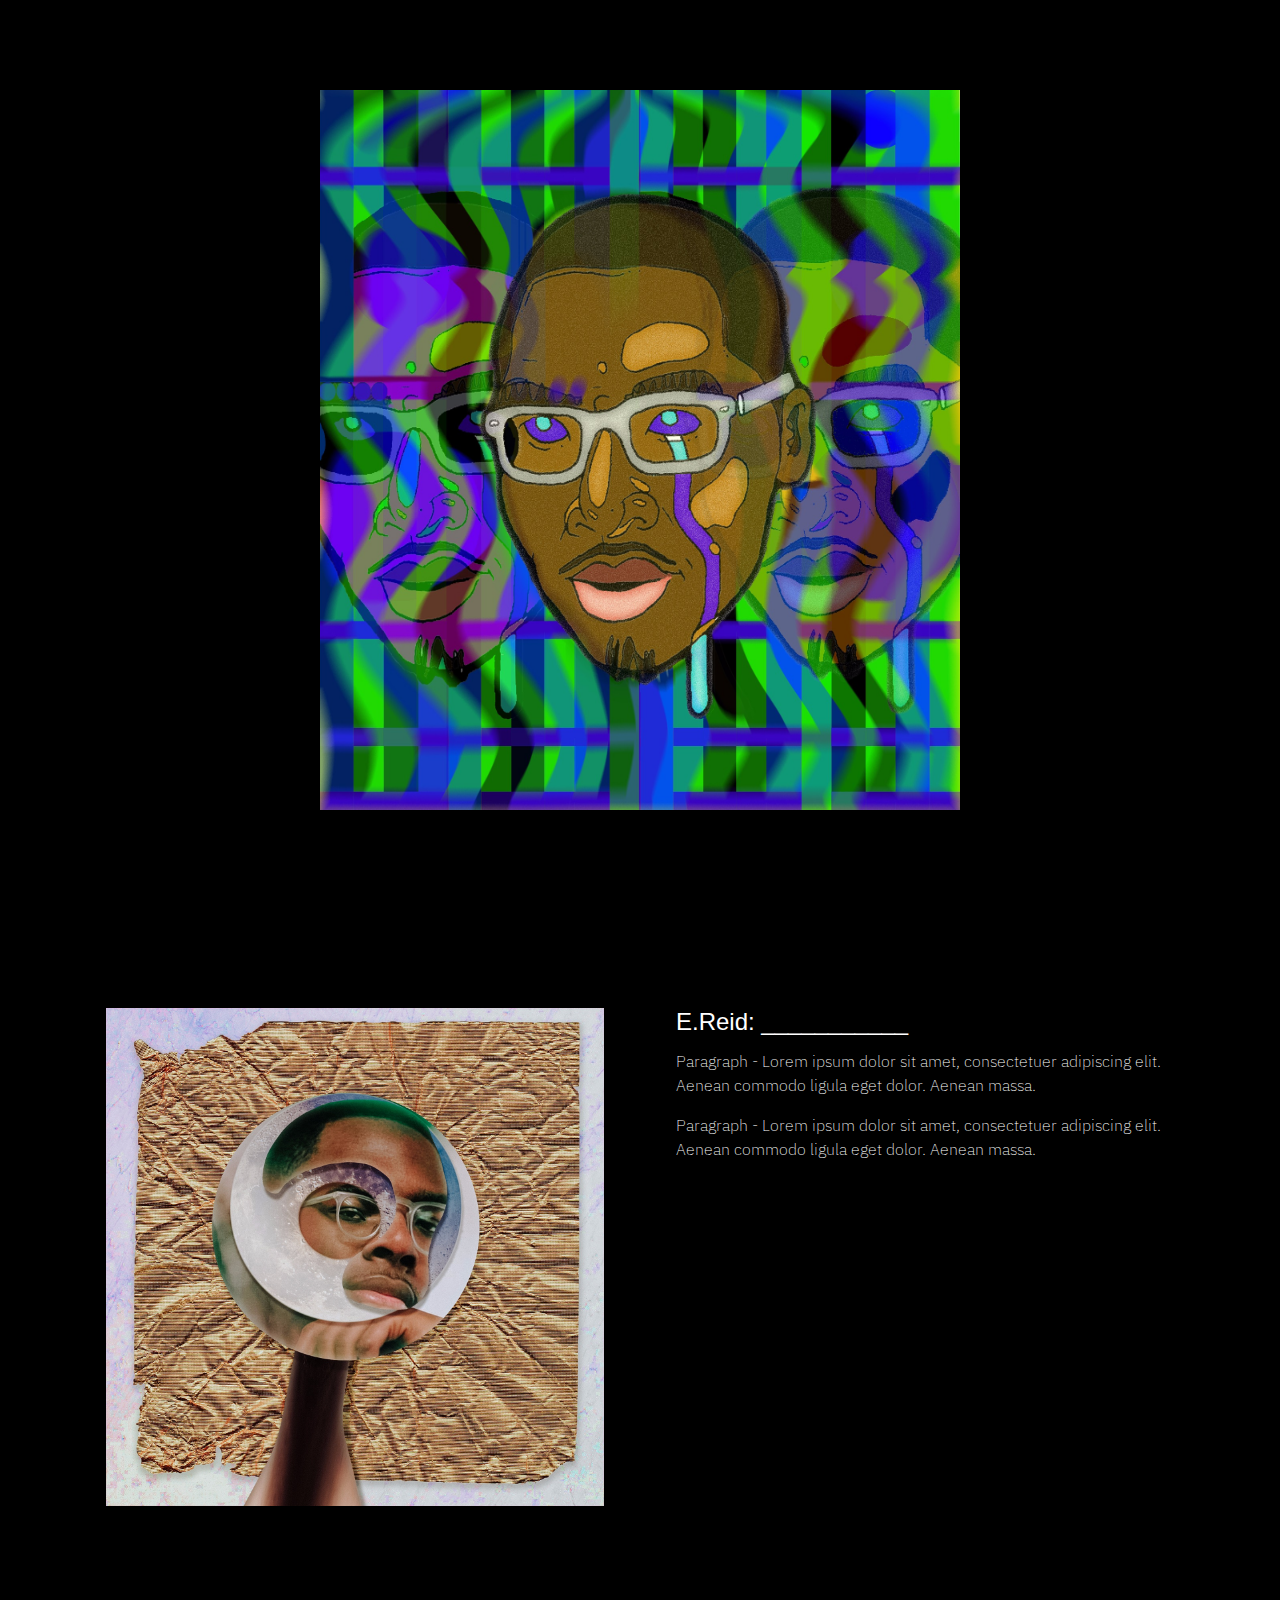
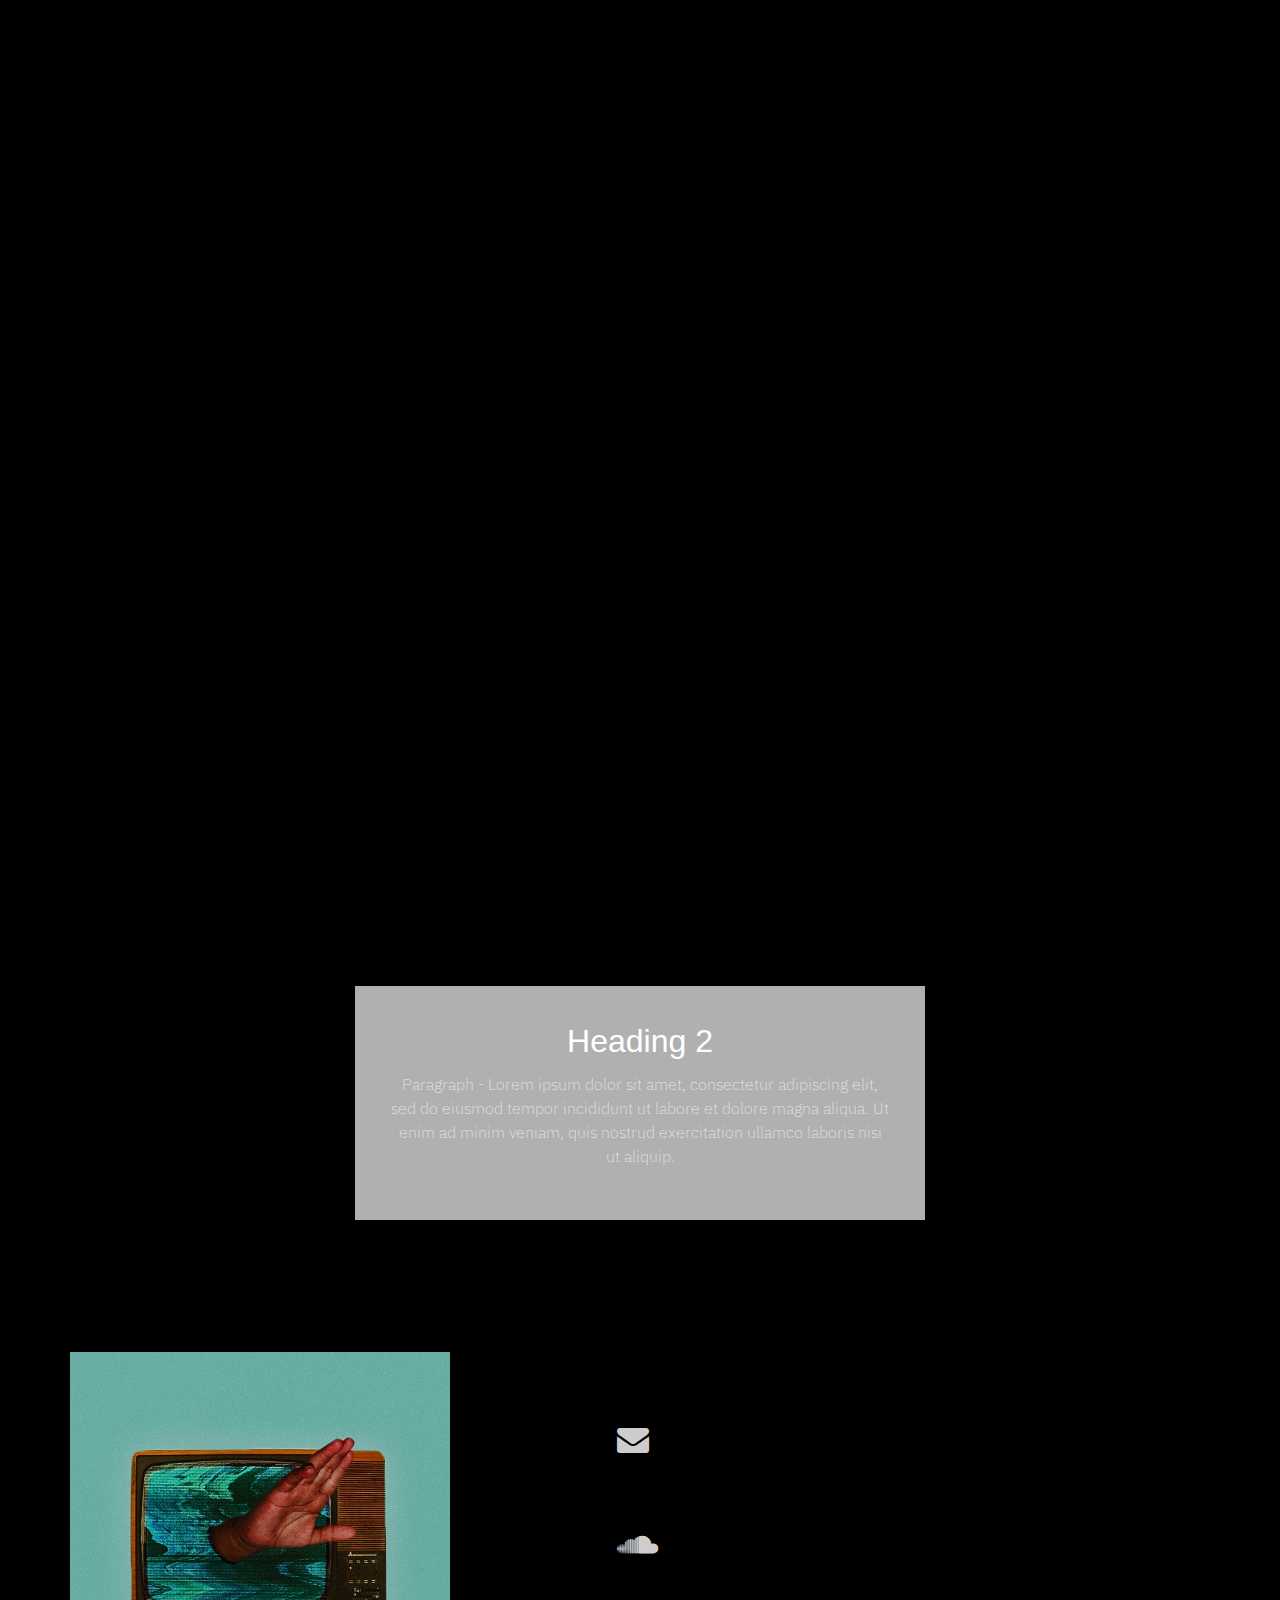
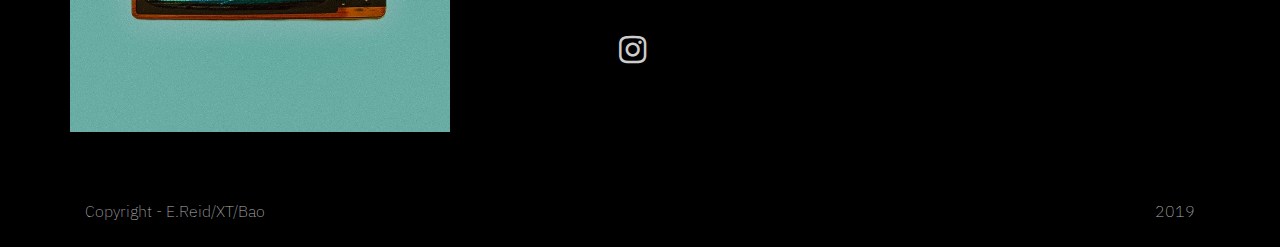
==== index.html @ 59f08cb0 "Revamped website design and colour palette" ====
<!DOCTYPE html>
<html>

<head>
  <meta charset="utf-8">
  <meta name="viewport" content="width=device-width, initial-scale=1">
  <!-- PAGE settings -->
  <link rel="icon" href="https://templates.pingendo.com/assets/Pingendo_favicon.ico">
  <title>E.Reid</title>
  <meta name="description" content="E.Reid Portfolio">
  <meta name="keywords" content="E.Reid bootstrap portfolio">
  <meta name="author" content="E.Reid, XT, Bao">
  <!-- CSS dependencies -->
  <link rel="stylesheet" href="https://cdnjs.cloudflare.com/ajax/libs/font-awesome/4.7.0/css/font-awesome.min.css" type="text/css">
  <link rel="stylesheet" href="wireframe.css">
  <!-- Script: Navbar on-top -->
  <script src="static/js/navbar-ontop.js"></script>
</head>

<body class="">
  <!-- Portfolio page 1  - Homepage -->
  <div class="h-50 d-flex cover align-items-center bg-info" style="background-image: url('static/assets/images/e.reid_main.jpeg');
  background-position: center; background-repeat: no-repeat;
    background-size: 50% 80%;" data-anchor="cover" id="cover">
    
  </div>
  <!-- Portforlio page 2 - E.Reid Bio -->
  <div class="py-5 bg-info" id="about" data-anchor="about">
    <div class="container">
      <div class="row self-slign-center">
          <div class="p-4 col-lg-6 col-md-6">
              <img class="img-fluid d-block" src="static/assets/images/e.reid_about.jpeg">
            </div>
        <div class="p-4 col-lg-6 col-md-6 text-white">
          <h4><b>E.Reid: ___________</b></h4>
          <p>Paragraph - Lorem ipsum dolor sit amet, consectetuer adipiscing elit. Aenean commodo ligula eget dolor. Aenean massa.</p>
          <p> Paragraph - Lorem ipsum dolor sit amet, consectetuer adipiscing elit. Aenean commodo ligula eget dolor. Aenean massa. </p>
        </div>
        
      </div>
    </div>
  </div>
  <!-- Portfolio page 3 - Music -->
  <div class="container-1" id="works" data-anchor="works">
    <div class="first-1"><iframe style = "margin-left:5%;" width="80%" height="80%" scrolling="no" frameborder="no" allow="autoplay" src="https://w.soundcloud.com/player/?url=https%3A//api.soundcloud.com/tracks/383334344&color=%23ff5500&auto_play=false&hide_related=false&show_comments=true&show_user=true&show_reposts=false&show_teaser=true&visual=true"></iframe></div><div class="third-1"><iframe style = "margin-right:5%;" width="80%" height="80%" scrolling="no" frameborder="no" allow="autoplay" src="https://w.soundcloud.com/player/?url=https%3A//api.soundcloud.com/tracks/383332028&color=%239d0c0e&auto_play=false&hide_related=false&show_comments=true&show_user=true&show_reposts=false&show_teaser=true&visual=true"></iframe></div>
    <div class="second-1"><iframe style = "margin-left:5%;" width="80%" height="80%" scrolling="no" frameborder="no" allow="autoplay" src="https://w.soundcloud.com/player/?url=https%3A//api.soundcloud.com/tracks/383333903&color=%232c30c3&auto_play=false&hide_related=false&show_comments=true&show_user=true&show_reposts=false&show_teaser=true&visual=true"></iframe></div><div class="fourth-1"><iframe style = "margin-right:5%;" width="80%" height="80%" scrolling="no" frameborder="no" allow="autoplay" src="https://w.soundcloud.com/player/?url=https%3A//api.soundcloud.com/tracks/383332796&color=%232c30c3&auto_play=false&hide_related=false&show_comments=true&show_user=true&show_reposts=false&show_teaser=true&visual=true"></iframe></div>
  </div>
  <!-- Portfolio page 4 - Videos -->
  <div class="py-5 bg-info" id="videos" data-anchor="videos">
    <div class="container">
      <div class="row mb-3">
        <div class="text-center mx-auto p-4 bg-secondary col-lg-6 col-md-10">
          <h2 class="text-white">Heading 2</h2>
          <p class="text-light">Paragraph - Lorem ipsum dolor sit amet, consectetur adipiscing elit, sed do eiusmod tempor incididunt ut labore et dolore magna aliqua. Ut enim ad minim veniam, quis nostrud exercitation ullamco laboris nisi ut aliquip.</p>
        </div>
      </div>
      </div>
    </div>
  </div>
  <!-- Portfolio page 5 - Contacts -->
  <div class="bg-info p-4">
    <div class="container">
      <div class="row">
        <div class="p-0 col-lg-4 col-md-6">
          <img class="img-fluid" src="static/assets/images/e.reid_contact.jpeg"> </div>
        <div class="col-md-5 align-self-center p-4 offset-md-1">
          <div class="row text-center p-4">
              <div class="col-md-2 col-3 ">
                  <a href="mailto:everettdreid@gmail.com" target="_blank"><i class="fa fa-envelope text-primary fa-2x"></i></a>
              </div>
            </div>
            <div class="row text-center p-4">
                <div class="col-md-2 col-3 ">
                    <a href="https://soundcloud.com/ereid" target="_blank"><i class="fa fa-soundcloud text-primary fa-2x"></i></a>
                </div>
              </div>
            <div class="row text-center p-4">  
            <div class="col-md-2 col-3">
              <a href="https://www.instagram.com/sp_ace_cadet/" target="_blank"><i class="fa fa-instagram text-primary fa-2x"></i></a>
            </div>
          </div>
        </div>
      </div>
    </div>
  </div>
  <div class="bg-info py-3" id="contact" data-anchor="contact">
    <div class="container">
      <div class="row d-flex justify-content-between">
        <div class="col-lg-4 col-md-6">
          <p class="text-secondary mb-0">Copyright - E.Reid/XT/Bao</p>
        </div>
        <div class="col-lg-4 col-md-6">
          <p class="text-secondary mb-0 text-right">2019</p>
        </div>
      </div>
    </div>
  </div>
  <script src="https://code.jquery.com/jquery-3.3.1.slim.min.js" integrity="sha384-q8i/X+965DzO0rT7abK41JStQIAqVgRVzpbzo5smXKp4YfRvH+8abtTE1Pi6jizo" crossorigin="anonymous"></script>
  <script src="https://cdnjs.cloudflare.com/ajax/libs/popper.js/1.14.3/umd/popper.min.js" integrity="sha384-ZMP7rVo3mIykV+2+9J3UJ46jBk0WLaUAdn689aCwoqbBJiSnjAK/l8WvCWPIPm49" crossorigin="anonymous"></script>
  <script src="https://stackpath.bootstrapcdn.com/bootstrap/4.1.3/js/bootstrap.min.js" integrity="sha384-ChfqqxuZUCnJSK3+MXmPNIyE6ZbWh2IMqE241rYiqJxyMiZ6OW/JmZQ5stwEULTy" crossorigin="anonymous"></script>
  <!-- Script: Smooth scrolling between anchors in the same page -->
  <script type="text/javascript" src="http://ajax.googleapis.com/ajax/libs/jquery/1.7.1/jquery.min.js"></script>
  <script type="text/javascript" src="static/js/smoothscroll.js"></script>
</body>

</html>
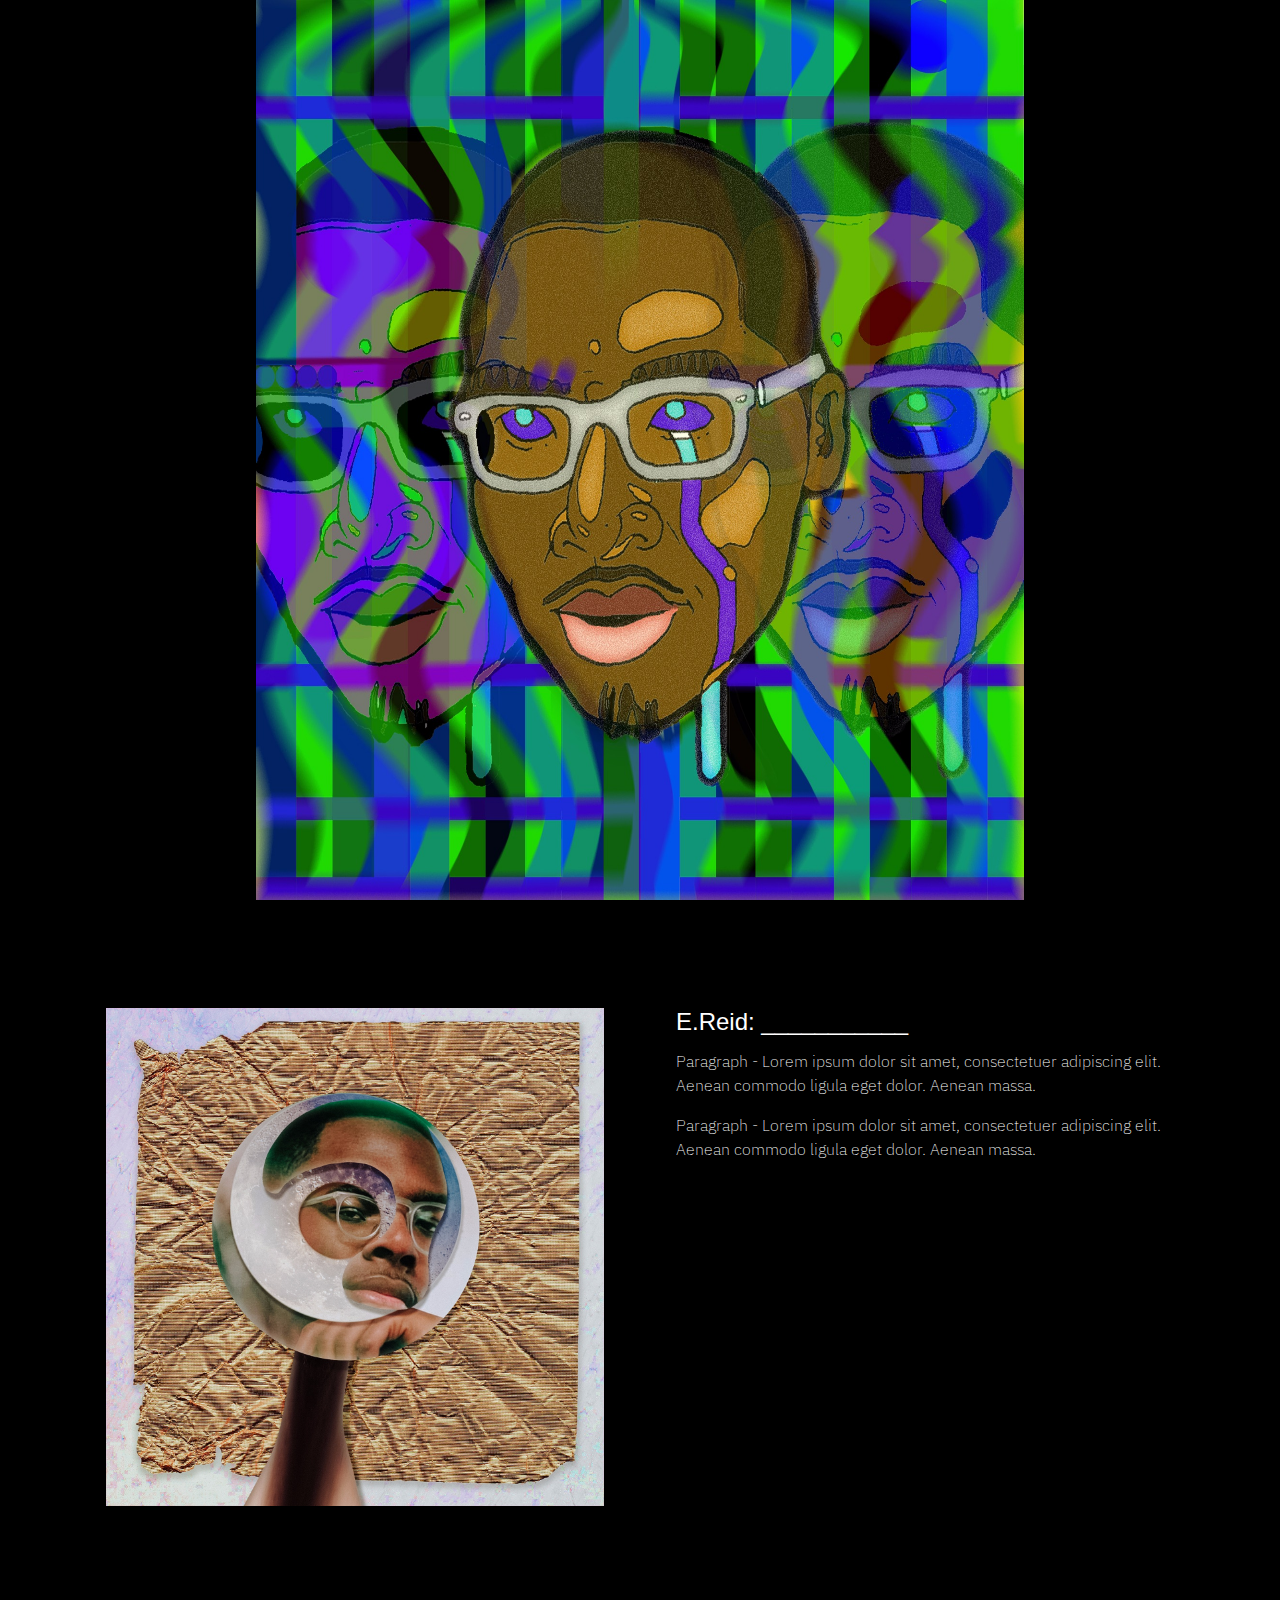
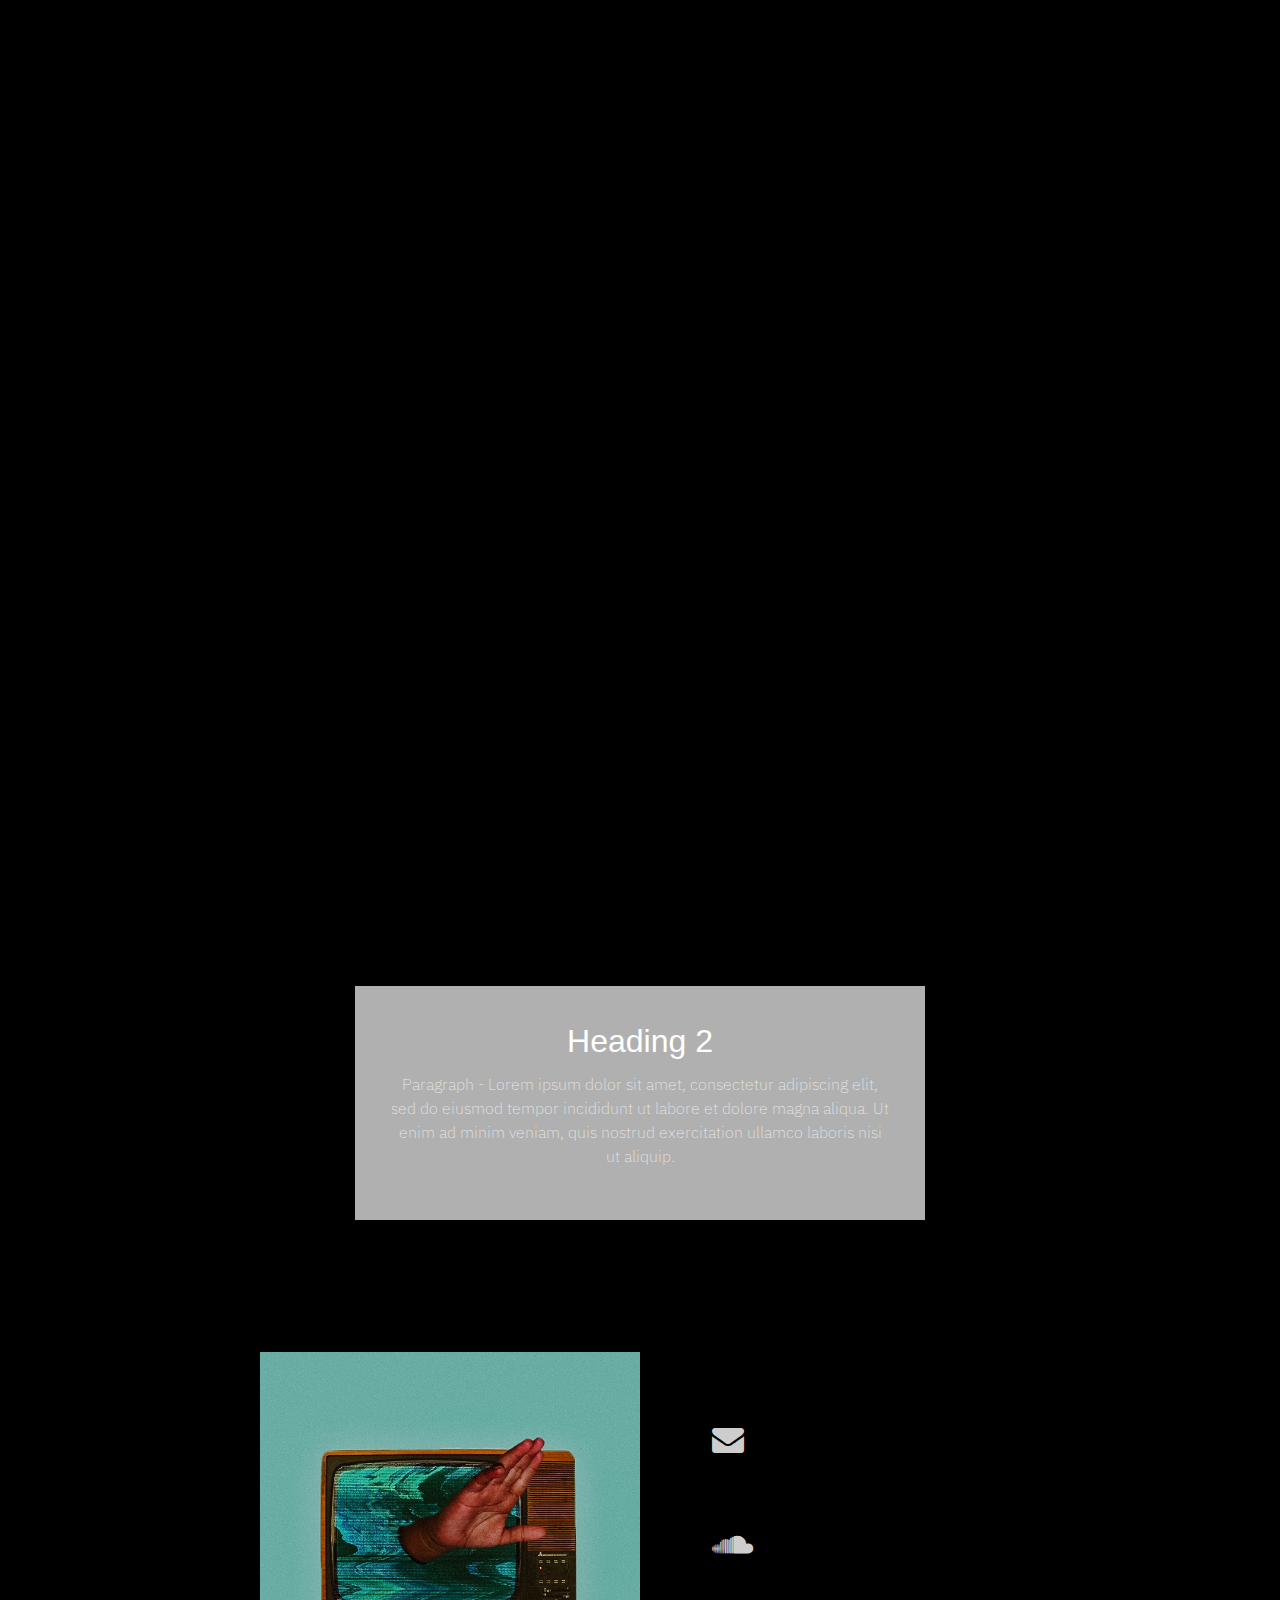
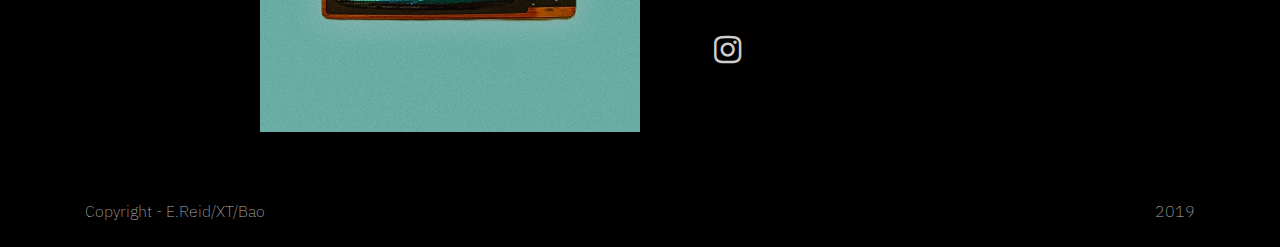
==== commit daca23e3: "Updated image alignment" ====
--- a/index.html
+++ b/index.html
@@ -21,7 +21,7 @@
   <!-- Portfolio page 1  - Homepage -->
   <div class="h-50 d-flex cover align-items-center bg-info" style="background-image: url('static/assets/images/e.reid_main.jpeg');
   background-position: center; background-repeat: no-repeat;
-    background-size: 50% 80%;" data-anchor="cover" id="cover">
+    background-size: 60% 100%;" data-anchor="cover" id="cover">
     
   </div>
   <!-- Portforlio page 2 - E.Reid Bio -->
@@ -42,8 +42,8 @@
   </div>
   <!-- Portfolio page 3 - Music -->
   <div class="container-1" id="works" data-anchor="works">
-    <div class="first-1"><iframe style = "margin-left:5%;" width="80%" height="80%" scrolling="no" frameborder="no" allow="autoplay" src="https://w.soundcloud.com/player/?url=https%3A//api.soundcloud.com/tracks/383334344&color=%23ff5500&auto_play=false&hide_related=false&show_comments=true&show_user=true&show_reposts=false&show_teaser=true&visual=true"></iframe></div><div class="third-1"><iframe style = "margin-right:5%;" width="80%" height="80%" scrolling="no" frameborder="no" allow="autoplay" src="https://w.soundcloud.com/player/?url=https%3A//api.soundcloud.com/tracks/383332028&color=%239d0c0e&auto_play=false&hide_related=false&show_comments=true&show_user=true&show_reposts=false&show_teaser=true&visual=true"></iframe></div>
-    <div class="second-1"><iframe style = "margin-left:5%;" width="80%" height="80%" scrolling="no" frameborder="no" allow="autoplay" src="https://w.soundcloud.com/player/?url=https%3A//api.soundcloud.com/tracks/383333903&color=%232c30c3&auto_play=false&hide_related=false&show_comments=true&show_user=true&show_reposts=false&show_teaser=true&visual=true"></iframe></div><div class="fourth-1"><iframe style = "margin-right:5%;" width="80%" height="80%" scrolling="no" frameborder="no" allow="autoplay" src="https://w.soundcloud.com/player/?url=https%3A//api.soundcloud.com/tracks/383332796&color=%232c30c3&auto_play=false&hide_related=false&show_comments=true&show_user=true&show_reposts=false&show_teaser=true&visual=true"></iframe></div>
+    <div class="first-1"><iframe style = "margin-top:5%; margin-left:30%;" width="60%" height="80%" scrolling="no" frameborder="no" allow="autoplay" src="https://w.soundcloud.com/player/?url=https%3A//api.soundcloud.com/tracks/383334344&color=%23ff5500&auto_play=false&hide_related=false&show_comments=true&show_user=true&show_reposts=false&show_teaser=true&visual=true"></iframe></div><div class="third-1"><iframe style = "margin-top:5%; margin-right:30%;" width="60%" height="80%" scrolling="no" frameborder="no" allow="autoplay" src="https://w.soundcloud.com/player/?url=https%3A//api.soundcloud.com/tracks/383332028&color=%239d0c0e&auto_play=false&hide_related=false&show_comments=true&show_user=true&show_reposts=false&show_teaser=true&visual=true"></iframe></div>
+    <div class="second-1"><iframe style = "margin-bottom:5%; margin-left:30%;" width="60%" height="80%" scrolling="no" frameborder="no" allow="autoplay" src="https://w.soundcloud.com/player/?url=https%3A//api.soundcloud.com/tracks/383333903&color=%232c30c3&auto_play=false&hide_related=false&show_comments=true&show_user=true&show_reposts=false&show_teaser=true&visual=true"></iframe></div><div class="fourth-1"><iframe style = " margin-bottom:5%;  margin-right:30%;" width="60%" height="80%" scrolling="no" frameborder="no" allow="autoplay" src="https://w.soundcloud.com/player/?url=https%3A//api.soundcloud.com/tracks/383332796&color=%232c30c3&auto_play=false&hide_related=false&show_comments=true&show_user=true&show_reposts=false&show_teaser=true&visual=true"></iframe></div>
   </div>
   <!-- Portfolio page 4 - Videos -->
   <div class="py-5 bg-info" id="videos" data-anchor="videos">
@@ -61,9 +61,9 @@
   <div class="bg-info p-4">
     <div class="container">
       <div class="row">
-        <div class="p-0 col-lg-4 col-md-6">
-          <img class="img-fluid" src="static/assets/images/e.reid_contact.jpeg"> </div>
-        <div class="col-md-5 align-self-center p-4 offset-md-1">
+        <div class="p-0 col-lg-5 col-md-6">
+          <img class="img-fluid" style = " margin-left:40%;" width="80%" height="80%" src="static/assets/images/e.reid_contact.jpeg"> </div>
+        <div class="col-lg-5 col-md-3 align-self-center p-4 offset-md-1">
           <div class="row text-center p-4">
               <div class="col-md-2 col-3 ">
                   <a href="mailto:everettdreid@gmail.com" target="_blank"><i class="fa fa-envelope text-primary fa-2x"></i></a>
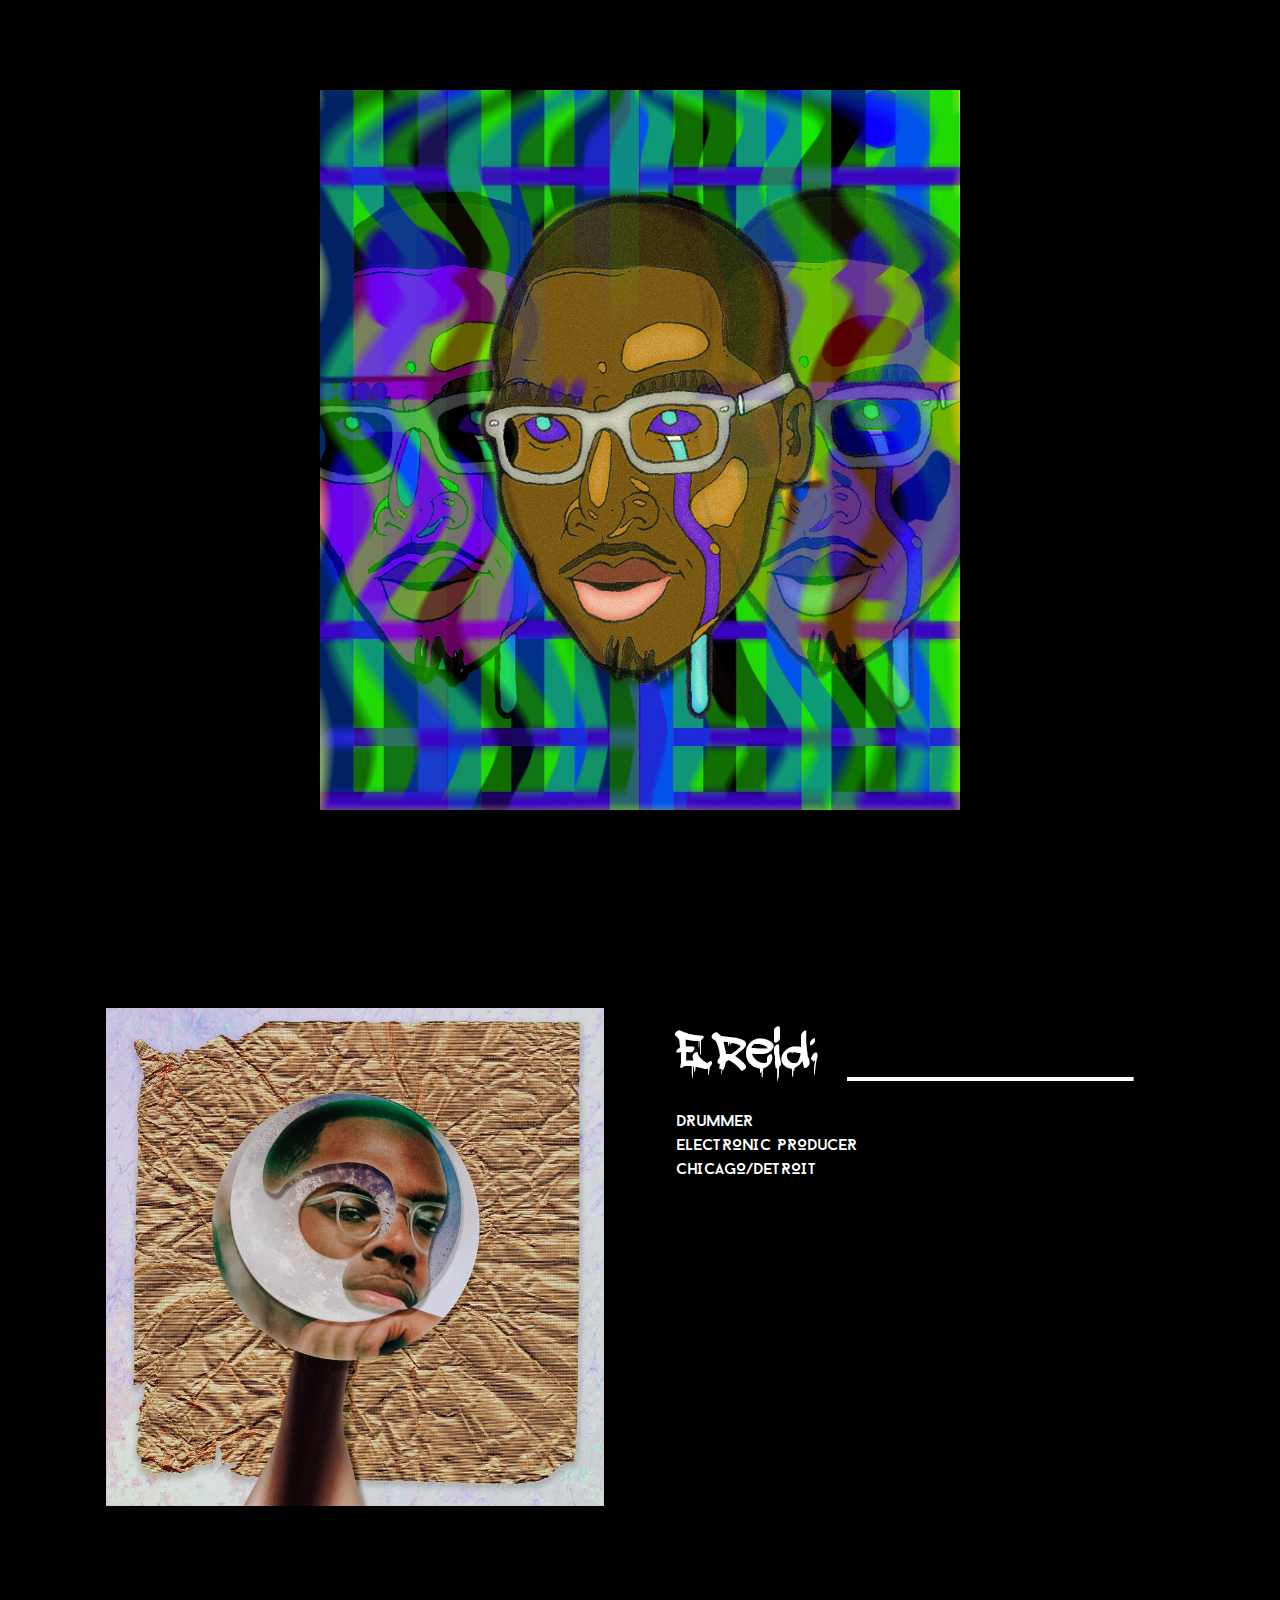
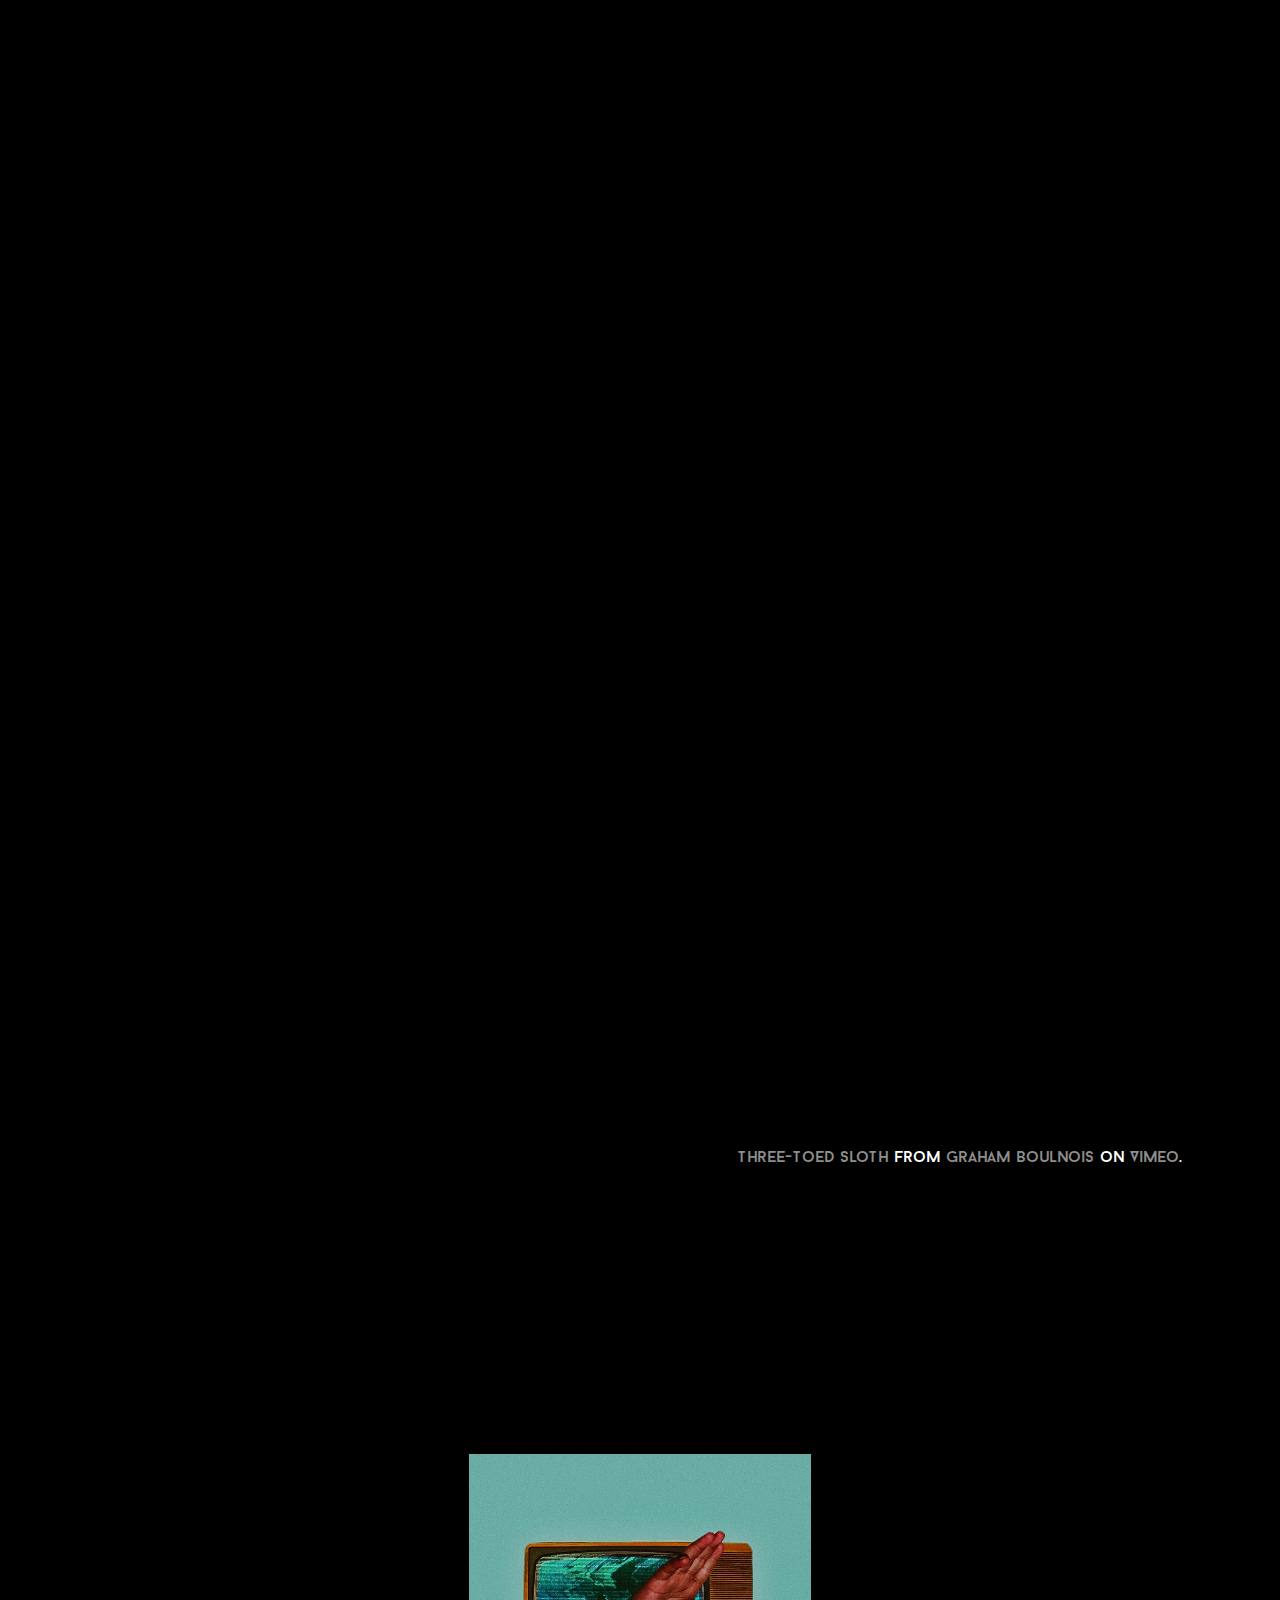
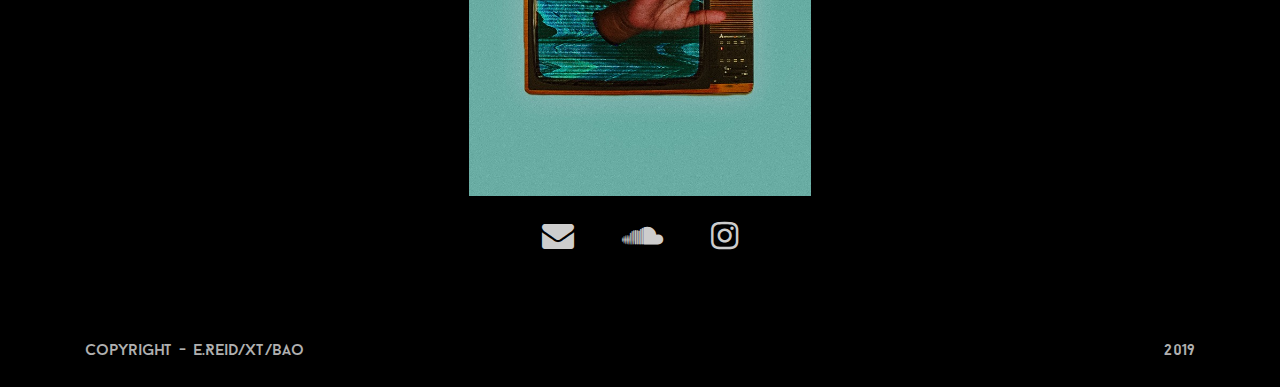
==== commit c3b99550: "Updated alignments and font changes" ====
--- a/index.html
+++ b/index.html
@@ -21,75 +21,67 @@
   <!-- Portfolio page 1  - Homepage -->
   <div class="h-50 d-flex cover align-items-center bg-info" style="background-image: url('static/assets/images/e.reid_main.jpeg');
   background-position: center; background-repeat: no-repeat;
-    background-size: 60% 100%;" data-anchor="cover" id="cover">
-    
+    background-size: 50% 80%;" data-anchor="cover" id="cover">
   </div>
+
   <!-- Portforlio page 2 - E.Reid Bio -->
   <div class="py-5 bg-info" id="about" data-anchor="about">
     <div class="container">
       <div class="row self-slign-center">
-          <div class="p-4 col-lg-6 col-md-6">
-              <img class="img-fluid d-block" src="static/assets/images/e.reid_about.jpeg">
-            </div>
+        <div class="p-4 col-lg-6 col-md-6">
+          <img class="img-fluid d-block" src="static/assets/images/e.reid_about.jpeg">
+        </div>
         <div class="p-4 col-lg-6 col-md-6 text-white">
-          <h4><b>E.Reid: ___________</b></h4>
-          <p>Paragraph - Lorem ipsum dolor sit amet, consectetuer adipiscing elit. Aenean commodo ligula eget dolor. Aenean massa.</p>
-          <p> Paragraph - Lorem ipsum dolor sit amet, consectetuer adipiscing elit. Aenean commodo ligula eget dolor. Aenean massa. </p>
+          <h4 class = "display-1 col-lg-4 mr-1 p-0"><b>E.Reid:</b> <h4 class = "display-11 col-lg-4 m-0 p-0" > ________</h4>
+          <p class= "m-0">DRuMMER</p>
+          <p class= "m-0"> ELECTRONIC PRODuCER </p>
+          <p class= "m-0">CHICAGO/DETROIT</p>
         </div>
-        
       </div>
     </div>
   </div>
   <!-- Portfolio page 3 - Music -->
   <div class="container-1" id="works" data-anchor="works">
-    <div class="first-1"><iframe style = "margin-top:5%; margin-left:30%;" width="60%" height="80%" scrolling="no" frameborder="no" allow="autoplay" src="https://w.soundcloud.com/player/?url=https%3A//api.soundcloud.com/tracks/383334344&color=%23ff5500&auto_play=false&hide_related=false&show_comments=true&show_user=true&show_reposts=false&show_teaser=true&visual=true"></iframe></div><div class="third-1"><iframe style = "margin-top:5%; margin-right:30%;" width="60%" height="80%" scrolling="no" frameborder="no" allow="autoplay" src="https://w.soundcloud.com/player/?url=https%3A//api.soundcloud.com/tracks/383332028&color=%239d0c0e&auto_play=false&hide_related=false&show_comments=true&show_user=true&show_reposts=false&show_teaser=true&visual=true"></iframe></div>
-    <div class="second-1"><iframe style = "margin-bottom:5%; margin-left:30%;" width="60%" height="80%" scrolling="no" frameborder="no" allow="autoplay" src="https://w.soundcloud.com/player/?url=https%3A//api.soundcloud.com/tracks/383333903&color=%232c30c3&auto_play=false&hide_related=false&show_comments=true&show_user=true&show_reposts=false&show_teaser=true&visual=true"></iframe></div><div class="fourth-1"><iframe style = " margin-bottom:5%;  margin-right:30%;" width="60%" height="80%" scrolling="no" frameborder="no" allow="autoplay" src="https://w.soundcloud.com/player/?url=https%3A//api.soundcloud.com/tracks/383332796&color=%232c30c3&auto_play=false&hide_related=false&show_comments=true&show_user=true&show_reposts=false&show_teaser=true&visual=true"></iframe></div>
+    <div class="first-1 tile"><iframe style="margin-top:5%; margin-left:30%;" width="60%" height="80%" scrolling="no" frameborder="no" allow="autoplay" src="https://w.soundcloud.com/player/?url=https%3A//api.soundcloud.com/tracks/383334344&amp;color=%23ff5500&amp;auto_play=false&amp;hide_related=false&amp;show_comments=true&amp;show_user=true&amp;show_reposts=false&amp;show_teaser=true&amp;visual=true"></iframe></div>
+    <div class="third-1 tile"><iframe style="margin-top:5%; margin-right:30%;" width="60%" height="80%" scrolling="no" frameborder="no" allow="autoplay" src="https://w.soundcloud.com/player/?url=https%3A//api.soundcloud.com/tracks/383332028&amp;color=%239d0c0e&amp;auto_play=false&amp;hide_related=false&amp;show_comments=true&amp;show_user=true&amp;show_reposts=false&amp;show_teaser=true&amp;visual=true"></iframe></div>
+    <div class="second-1 tile"><iframe style="margin-bottom:5%; margin-left:30%;" width="60%" height="80%" scrolling="no" frameborder="no" allow="autoplay" src="https://w.soundcloud.com/player/?url=https%3A//api.soundcloud.com/tracks/383333903&amp;color=%232c30c3&amp;auto_play=false&amp;hide_related=false&amp;show_comments=true&amp;show_user=true&amp;show_reposts=false&amp;show_teaser=true&amp;visual=true"></iframe></div>
+    <div class="fourth-1 tile"><iframe style=" margin-bottom:5%;  margin-right:30%;" width="60%" height="80%" scrolling="no" frameborder="no" allow="autoplay" src="https://w.soundcloud.com/player/?url=https%3A//api.soundcloud.com/tracks/383332796&amp;color=%232c30c3&amp;auto_play=false&amp;hide_related=false&amp;show_comments=true&amp;show_user=true&amp;show_reposts=false&amp;show_teaser=true&amp;visual=true"></iframe></div>
   </div>
   <!-- Portfolio page 4 - Videos -->
   <div class="py-5 bg-info" id="videos" data-anchor="videos">
-    <div class="container">
-      <div class="row mb-3">
-        <div class="text-center mx-auto p-4 bg-secondary col-lg-6 col-md-10">
-          <h2 class="text-white">Heading 2</h2>
-          <p class="text-light">Paragraph - Lorem ipsum dolor sit amet, consectetur adipiscing elit, sed do eiusmod tempor incididunt ut labore et dolore magna aliqua. Ut enim ad minim veniam, quis nostrud exercitation ullamco laboris nisi ut aliquip.</p>
-        </div>
-      </div>
-      </div>
+    <div class="container vim-video">
+        <iframe src="https://player.vimeo.com/video/337760677" width="640" height="360" frameborder="0" allow="autoplay; fullscreen" allowfullscreen></iframe>
+        <br>
+        <p><a href="https://vimeo.com/337760677">Three-toed sloth</a> from <a href="https://vimeo.com/grahamboulnois">Graham Boulnois</a> on <a href="https://vimeo.com">Vimeo</a>.</p>
     </div>
   </div>
   <!-- Portfolio page 5 - Contacts -->
   <div class="bg-info p-4">
     <div class="container">
-      <div class="row">
-        <div class="p-0 col-lg-5 col-md-6">
-          <img class="img-fluid" style = " margin-left:40%;" width="80%" height="80%" src="static/assets/images/e.reid_contact.jpeg"> </div>
-        <div class="col-lg-5 col-md-3 align-self-center p-4 offset-md-1">
-          <div class="row text-center p-4">
-              <div class="col-md-2 col-3 ">
-                  <a href="mailto:everettdreid@gmail.com" target="_blank"><i class="fa fa-envelope text-primary fa-2x"></i></a>
-              </div>
+      <div class="row align-center" style= "display: flex; justify-content: center; align-items: center;">
+          <img class="img-fluid" width="30%" height="30%" src="static/assets/images/e.reid_contact.jpeg"> 
+      </div>
+      <div class="row " style= "display: flex; justify-content: center;
+        align-items: center;">
+            <div class="p-3">
+              <a href="mailto:everettdreid@gmail.com" target="_blank"><i class="fa fa-envelope text-primary fa-2x"></i></a>
             </div>
-            <div class="row text-center p-4">
-                <div class="col-md-2 col-3 ">
-                    <a href="https://soundcloud.com/ereid" target="_blank"><i class="fa fa-soundcloud text-primary fa-2x"></i></a>
-                </div>
-              </div>
-            <div class="row text-center p-4">  
-            <div class="col-md-2 col-3">
-              <a href="https://www.instagram.com/sp_ace_cadet/" target="_blank"><i class="fa fa-instagram text-primary fa-2x"></i></a>
-            </div>
+          <div class="p-3">
+            <a href="https://soundcloud.com/ereid" target="_blank"><i class="fa fa-soundcloud text-primary fa-2x"></i></a>
           </div>
-        </div>
+          <div class="p-3">
+            <a href="https://www.instagram.com/sp_ace_cadet/" target="_blank"><i class="fa fa-instagram text-primary fa-2x"></i></a>
+          </div>
       </div>
     </div>
   </div>
   <div class="bg-info py-3" id="contact" data-anchor="contact">
     <div class="container">
       <div class="row d-flex justify-content-between">
-        <div class="col-lg-4 col-md-6">
+        <div class="col-lg-4 col-md-6 col-sm-3">
           <p class="text-secondary mb-0">Copyright - E.Reid/XT/Bao</p>
         </div>
-        <div class="col-lg-4 col-md-6">
+        <div class="col-lg-4 col-md-6 col-sm-3">
           <p class="text-secondary mb-0 text-right">2019</p>
         </div>
       </div>
@@ -101,6 +93,7 @@
   <!-- Script: Smooth scrolling between anchors in the same page -->
   <script type="text/javascript" src="http://ajax.googleapis.com/ajax/libs/jquery/1.7.1/jquery.min.js"></script>
   <script type="text/javascript" src="static/js/smoothscroll.js"></script>
+  
 </body>
 
 </html>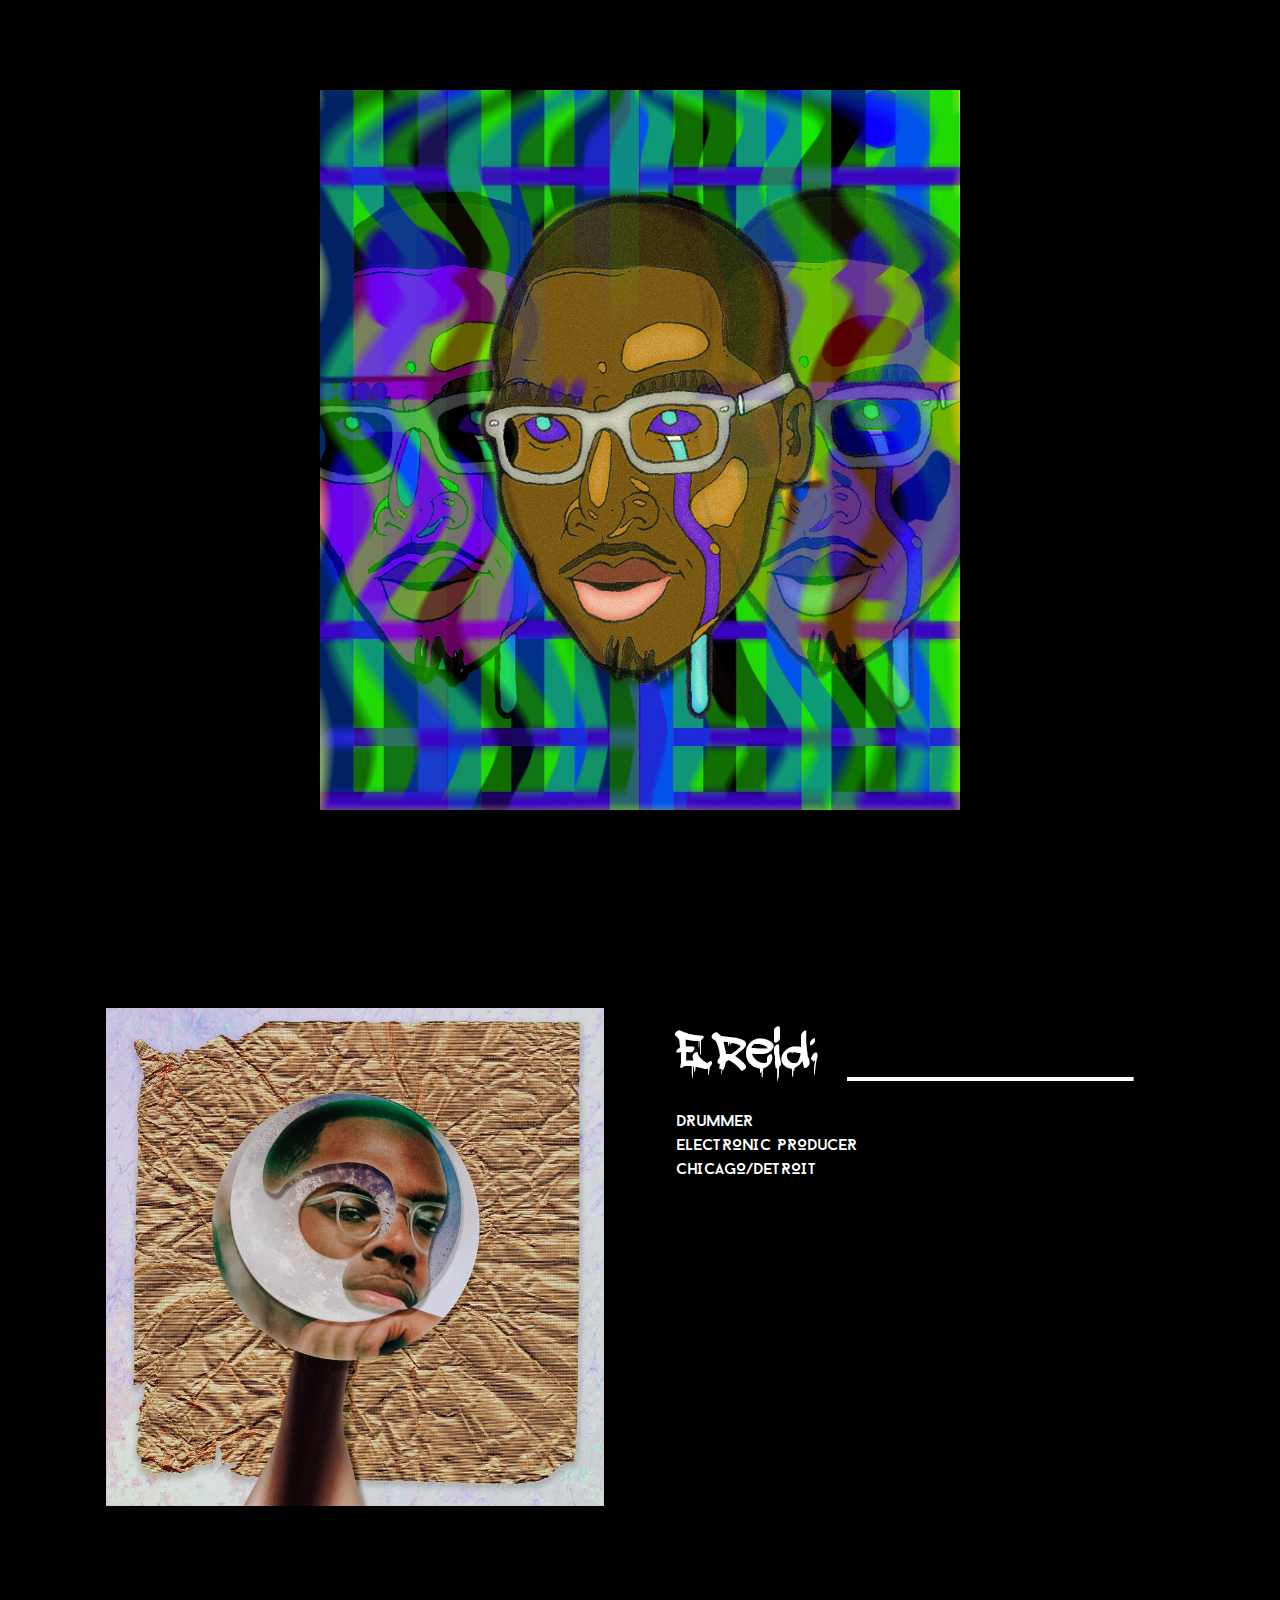
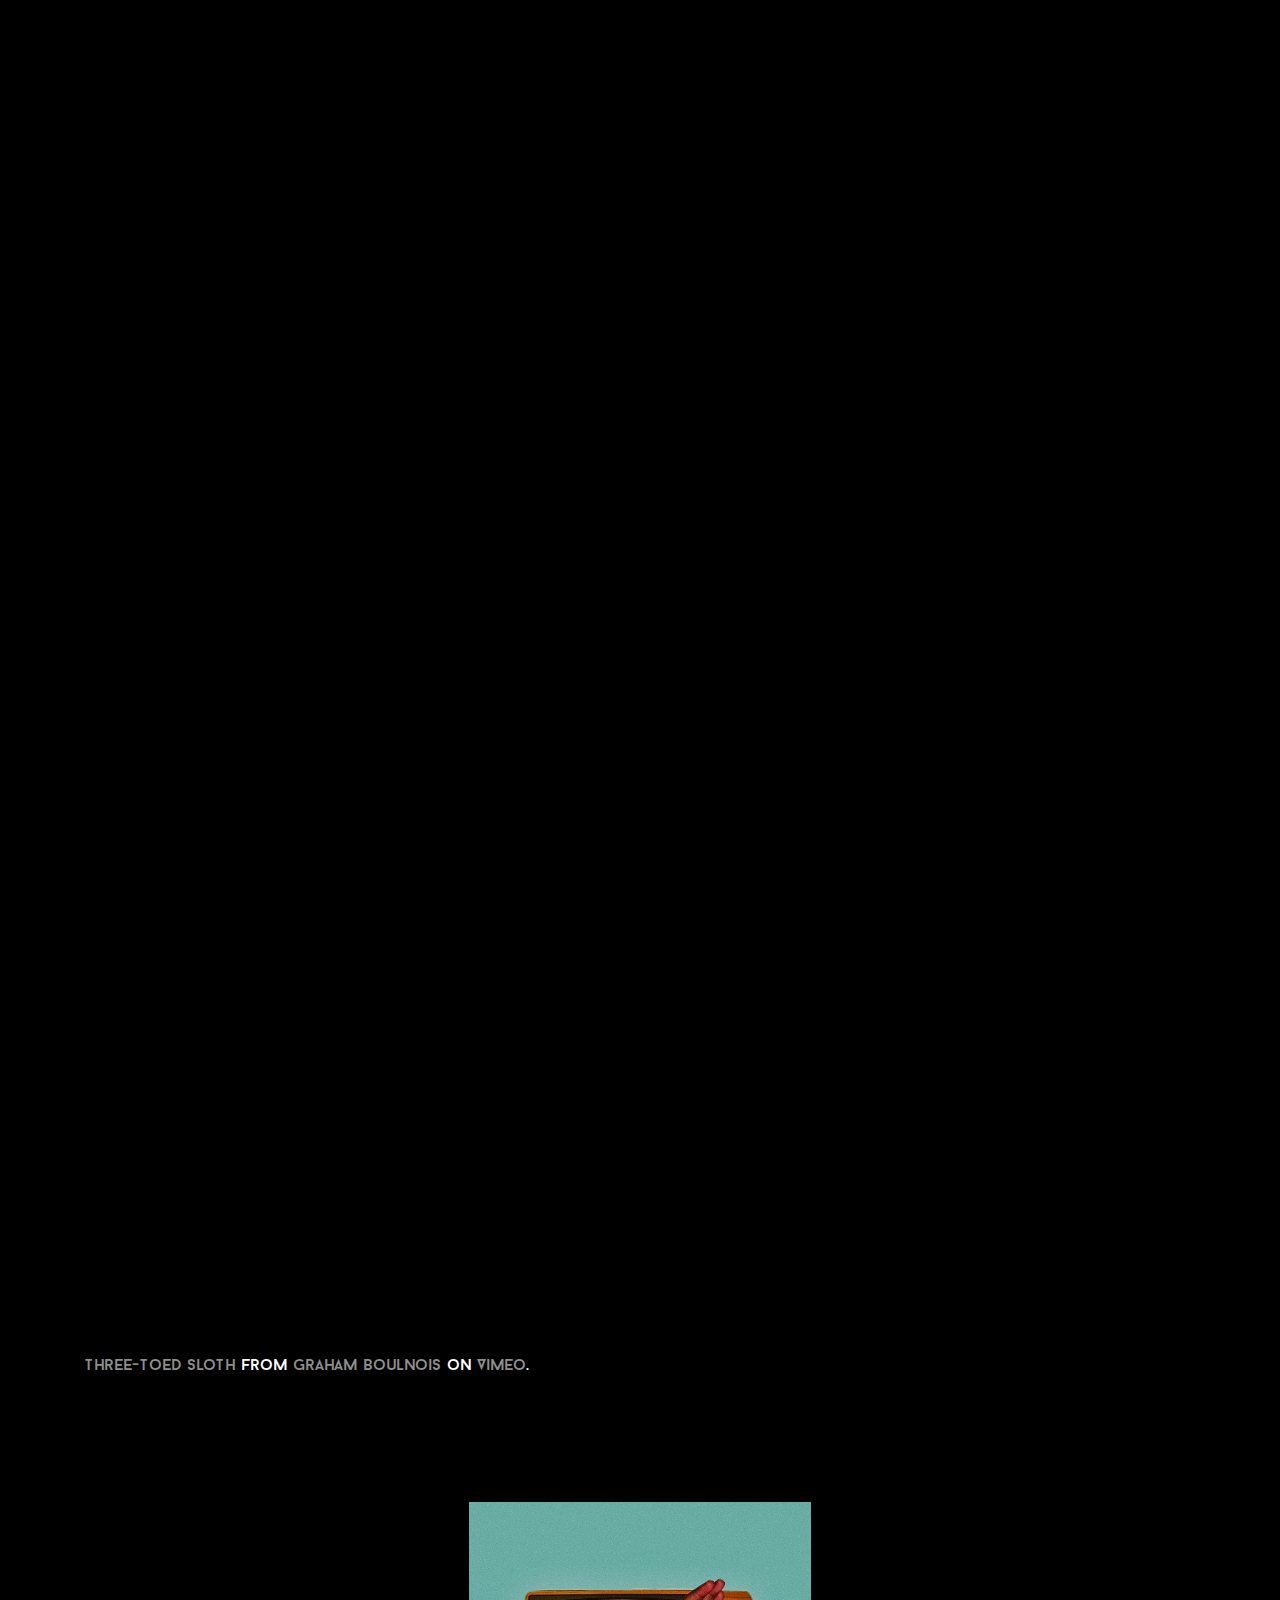
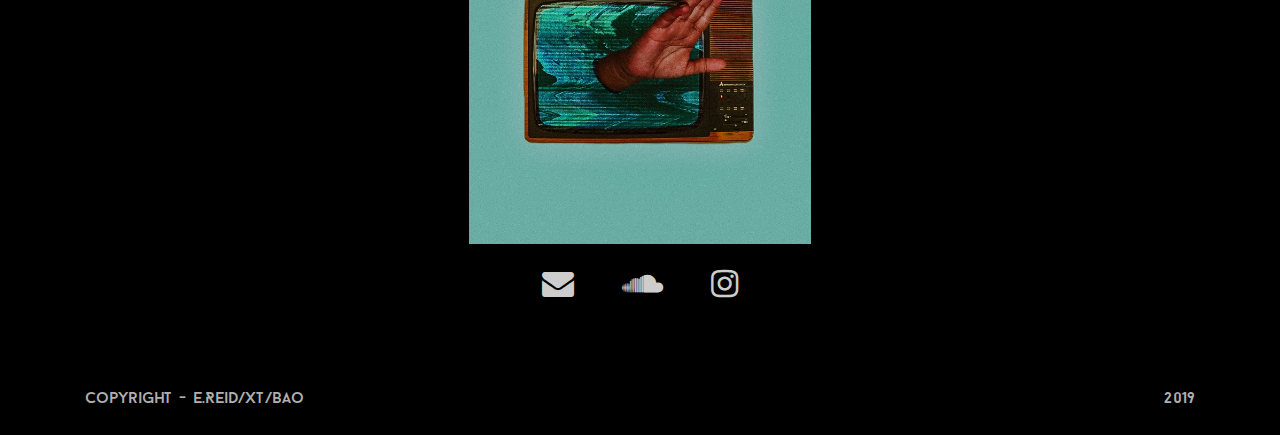
==== commit 5a33f557: "Minor font formatting" ====
--- a/index.html
+++ b/index.html
@@ -49,8 +49,8 @@
   </div>
   <!-- Portfolio page 4 - Videos -->
   <div class="py-5 bg-info" id="videos" data-anchor="videos">
-    <div class="container vim-video">
-        <iframe src="https://player.vimeo.com/video/337760677" width="640" height="360" frameborder="0" allow="autoplay; fullscreen" allowfullscreen></iframe>
+    <div class="container ">
+        <iframe  class = "" src="https://player.vimeo.com/video/337760677" width="640" height="360" frameborder="0" allow="autoplay; fullscreen" allowfullscreen></iframe>
         <br>
         <p><a href="https://vimeo.com/337760677">Three-toed sloth</a> from <a href="https://vimeo.com/grahamboulnois">Graham Boulnois</a> on <a href="https://vimeo.com">Vimeo</a>.</p>
     </div>
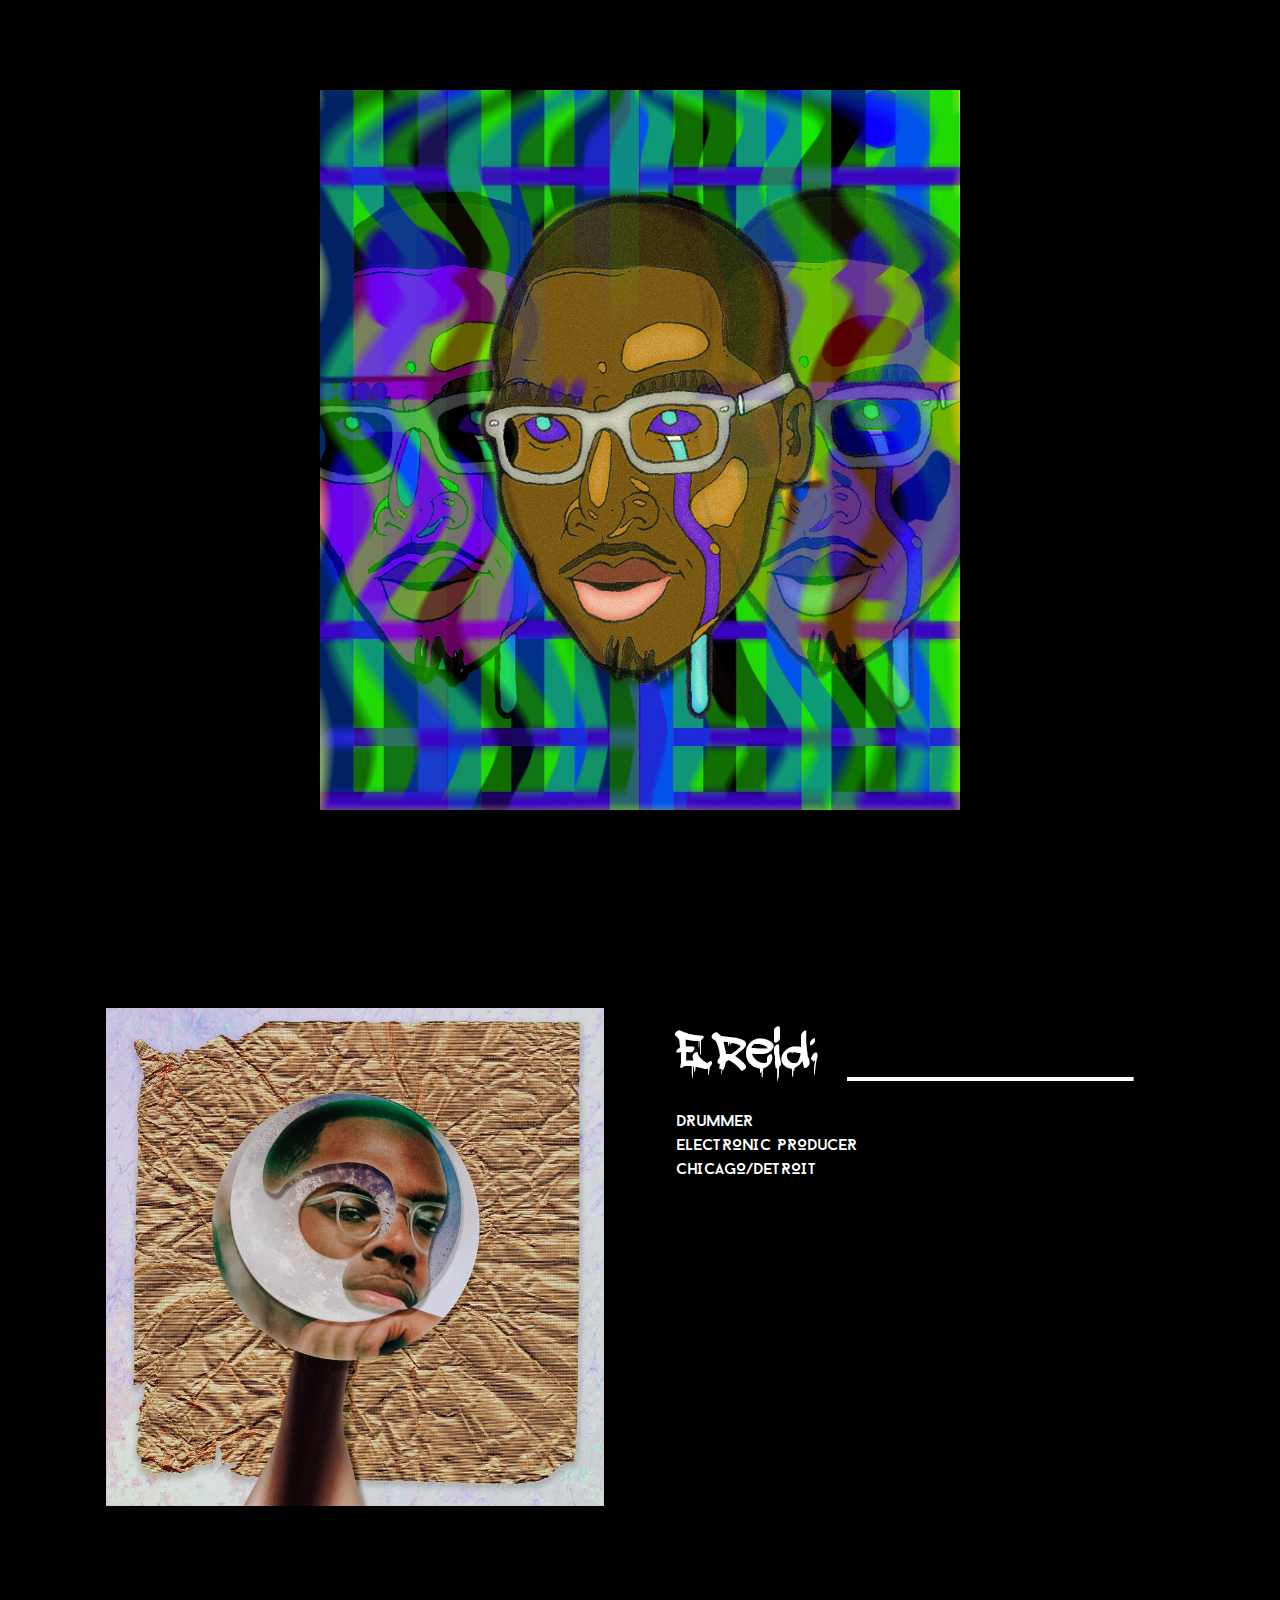
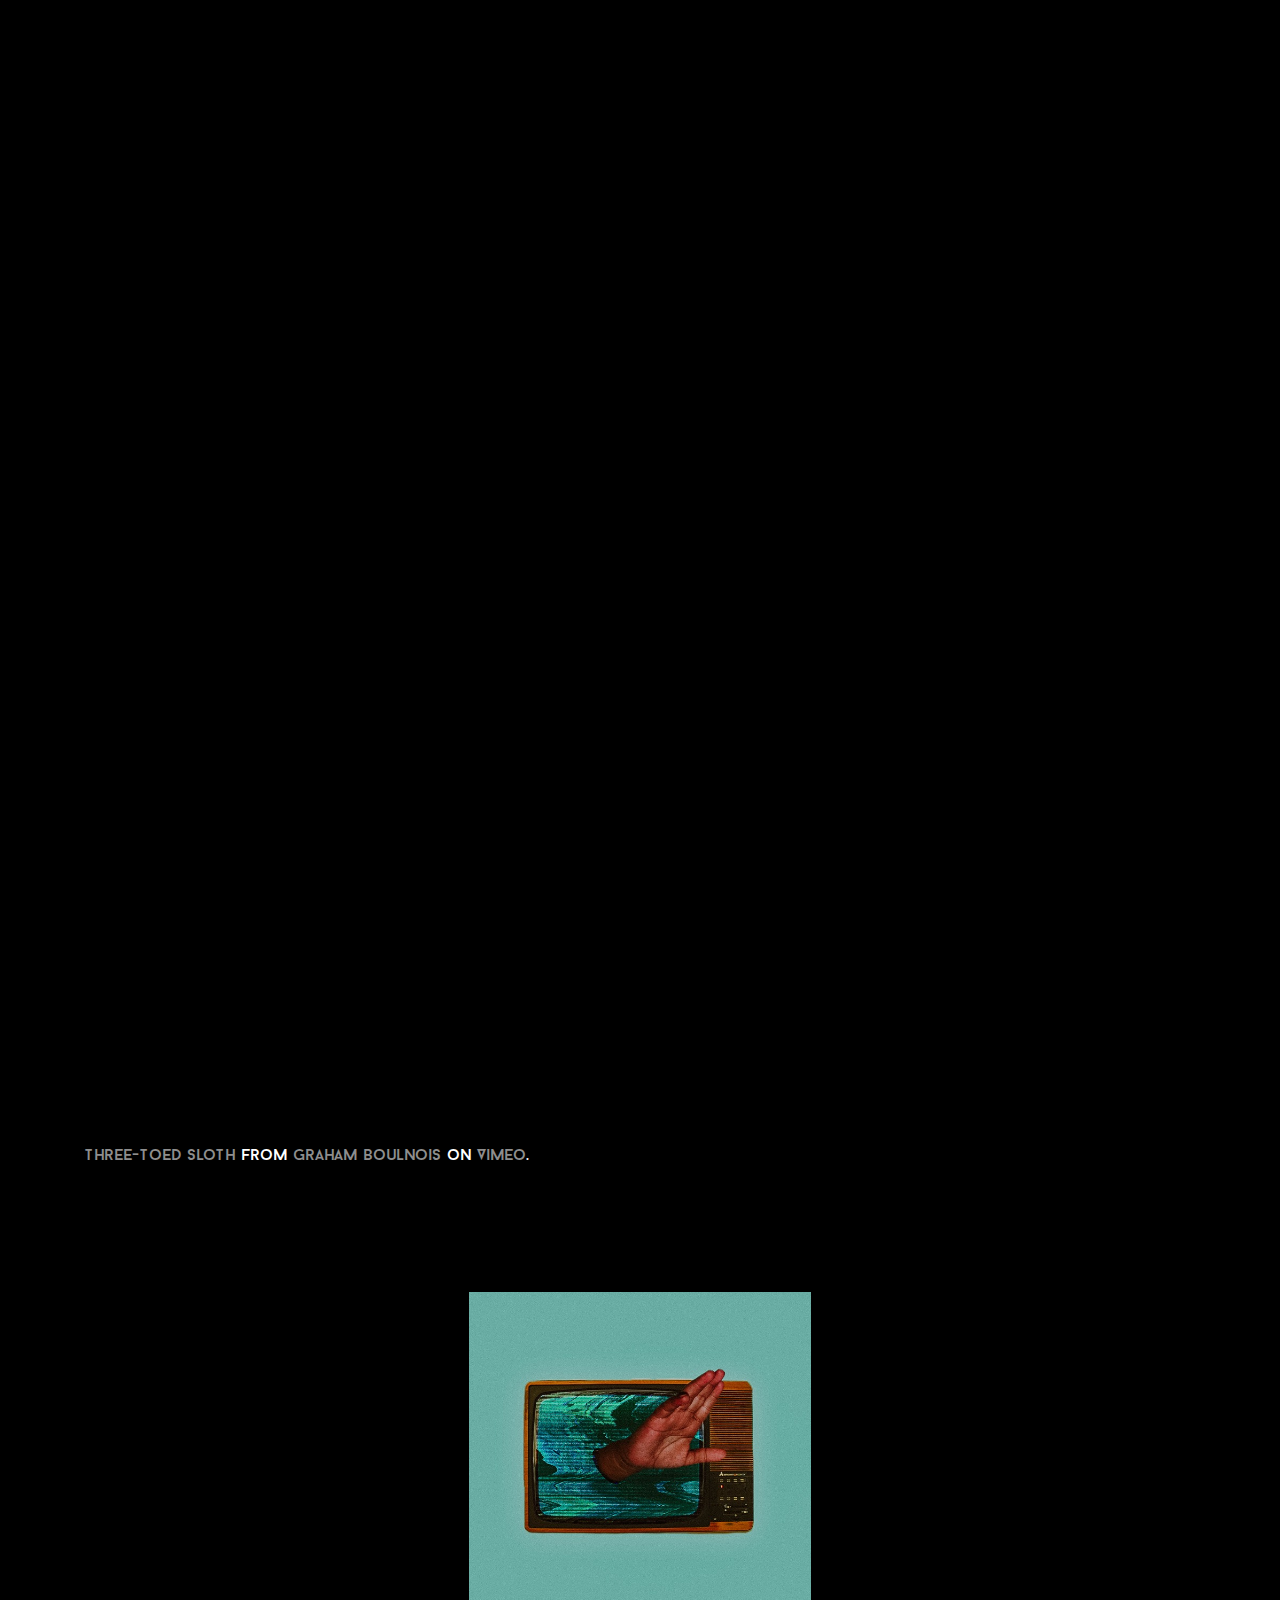
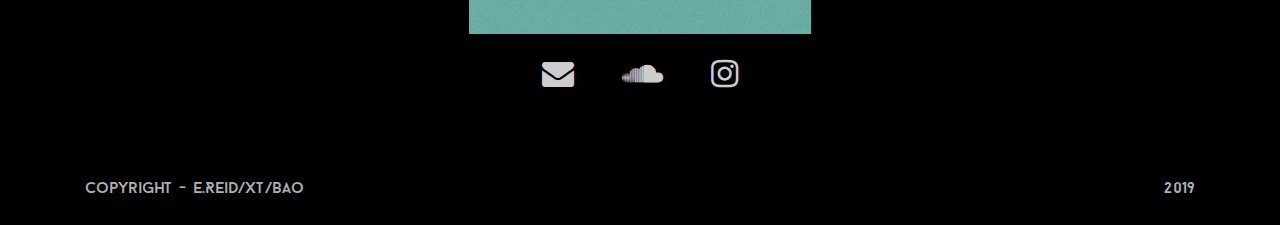
==== commit 01b36cf7: "Initial work on mobile site" ====
--- a/index.html
+++ b/index.html
@@ -19,10 +19,12 @@
 
 <body class="">
   <!-- Portfolio page 1  - Homepage -->
-  <div class="h-50 d-flex cover align-items-center bg-info" style="background-image: url('static/assets/images/e.reid_main.jpeg');
+  <div class="h-50 d-flex cover align-items-center bg-info bg-img"  data-anchor="cover" id="cover">
+  </div>
+
+  <!-- style="background-image: url('static/assets/images/e.reid_main.jpeg');
   background-position: center; background-repeat: no-repeat;
-    background-size: 50% 80%;" data-anchor="cover" id="cover">
-  </div>
+    background-size: 50% 80%;" -->
 
   <!-- Portforlio page 2 - E.Reid Bio -->
   <div class="py-5 bg-info" id="about" data-anchor="about">
@@ -42,15 +44,15 @@
   </div>
   <!-- Portfolio page 3 - Music -->
   <div class="container-1" id="works" data-anchor="works">
-    <div class="first-1 tile"><iframe style="margin-top:5%; margin-left:30%;" width="60%" height="80%" scrolling="no" frameborder="no" allow="autoplay" src="https://w.soundcloud.com/player/?url=https%3A//api.soundcloud.com/tracks/383334344&amp;color=%23ff5500&amp;auto_play=false&amp;hide_related=false&amp;show_comments=true&amp;show_user=true&amp;show_reposts=false&amp;show_teaser=true&amp;visual=true"></iframe></div>
-    <div class="third-1 tile"><iframe style="margin-top:5%; margin-right:30%;" width="60%" height="80%" scrolling="no" frameborder="no" allow="autoplay" src="https://w.soundcloud.com/player/?url=https%3A//api.soundcloud.com/tracks/383332028&amp;color=%239d0c0e&amp;auto_play=false&amp;hide_related=false&amp;show_comments=true&amp;show_user=true&amp;show_reposts=false&amp;show_teaser=true&amp;visual=true"></iframe></div>
-    <div class="second-1 tile"><iframe style="margin-bottom:5%; margin-left:30%;" width="60%" height="80%" scrolling="no" frameborder="no" allow="autoplay" src="https://w.soundcloud.com/player/?url=https%3A//api.soundcloud.com/tracks/383333903&amp;color=%232c30c3&amp;auto_play=false&amp;hide_related=false&amp;show_comments=true&amp;show_user=true&amp;show_reposts=false&amp;show_teaser=true&amp;visual=true"></iframe></div>
-    <div class="fourth-1 tile"><iframe style=" margin-bottom:5%;  margin-right:30%;" width="60%" height="80%" scrolling="no" frameborder="no" allow="autoplay" src="https://w.soundcloud.com/player/?url=https%3A//api.soundcloud.com/tracks/383332796&amp;color=%232c30c3&amp;auto_play=false&amp;hide_related=false&amp;show_comments=true&amp;show_user=true&amp;show_reposts=false&amp;show_teaser=true&amp;visual=true"></iframe></div>
+    <div class="first-1"><iframe style="margin-top:5%; margin-left:30%;" width="60%" height="80%" scrolling="no" frameborder="no" allow="autoplay" src="https://w.soundcloud.com/player/?url=https%3A//api.soundcloud.com/tracks/383334344&amp;color=%23ff5500&amp;auto_play=false&amp;hide_related=false&amp;show_comments=true&amp;show_user=true&amp;show_reposts=false&amp;show_teaser=true&amp;visual=true"></iframe></div>
+    <div class="third-1"><iframe style="margin-top:5%; margin-right:30%;" width="60%" height="80%" scrolling="no" frameborder="no" allow="autoplay" src="https://w.soundcloud.com/player/?url=https%3A//api.soundcloud.com/tracks/383332028&amp;color=%239d0c0e&amp;auto_play=false&amp;hide_related=false&amp;show_comments=true&amp;show_user=true&amp;show_reposts=false&amp;show_teaser=true&amp;visual=true"></iframe></div>
+    <div class="second-1"><iframe style="margin-bottom:5%; margin-left:30%;" width="60%" height="80%" scrolling="no" frameborder="no" allow="autoplay" src="https://w.soundcloud.com/player/?url=https%3A//api.soundcloud.com/tracks/383333903&amp;color=%232c30c3&amp;auto_play=false&amp;hide_related=false&amp;show_comments=true&amp;show_user=true&amp;show_reposts=false&amp;show_teaser=true&amp;visual=true"></iframe></div>
+    <div class="fourth-1"><iframe style=" margin-bottom:5%;  margin-right:30%;" width="60%" height="80%" scrolling="no" frameborder="no" allow="autoplay" src="https://w.soundcloud.com/player/?url=https%3A//api.soundcloud.com/tracks/383332796&amp;color=%232c30c3&amp;auto_play=false&amp;hide_related=false&amp;show_comments=true&amp;show_user=true&amp;show_reposts=false&amp;show_teaser=true&amp;visual=true"></iframe></div>
   </div>
   <!-- Portfolio page 4 - Videos -->
   <div class="py-5 bg-info" id="videos" data-anchor="videos">
     <div class="container ">
-        <iframe  class = "" src="https://player.vimeo.com/video/337760677" width="640" height="360" frameborder="0" allow="autoplay; fullscreen" allowfullscreen></iframe>
+        <iframe  class = "" src="https://player.vimeo.com/video/337760677" width="60%" height="30%" frameborder="0" allow="autoplay; fullscreen" allowfullscreen></iframe>
         <br>
         <p><a href="https://vimeo.com/337760677">Three-toed sloth</a> from <a href="https://vimeo.com/grahamboulnois">Graham Boulnois</a> on <a href="https://vimeo.com">Vimeo</a>.</p>
     </div>
@@ -59,7 +61,7 @@
   <div class="bg-info p-4">
     <div class="container">
       <div class="row align-center" style= "display: flex; justify-content: center; align-items: center;">
-          <img class="img-fluid" width="30%" height="30%" src="static/assets/images/e.reid_contact.jpeg"> 
+          <img class="img-fluid-1" src="static/assets/images/e.reid_contact.jpeg"> 
       </div>
       <div class="row " style= "display: flex; justify-content: center;
         align-items: center;">
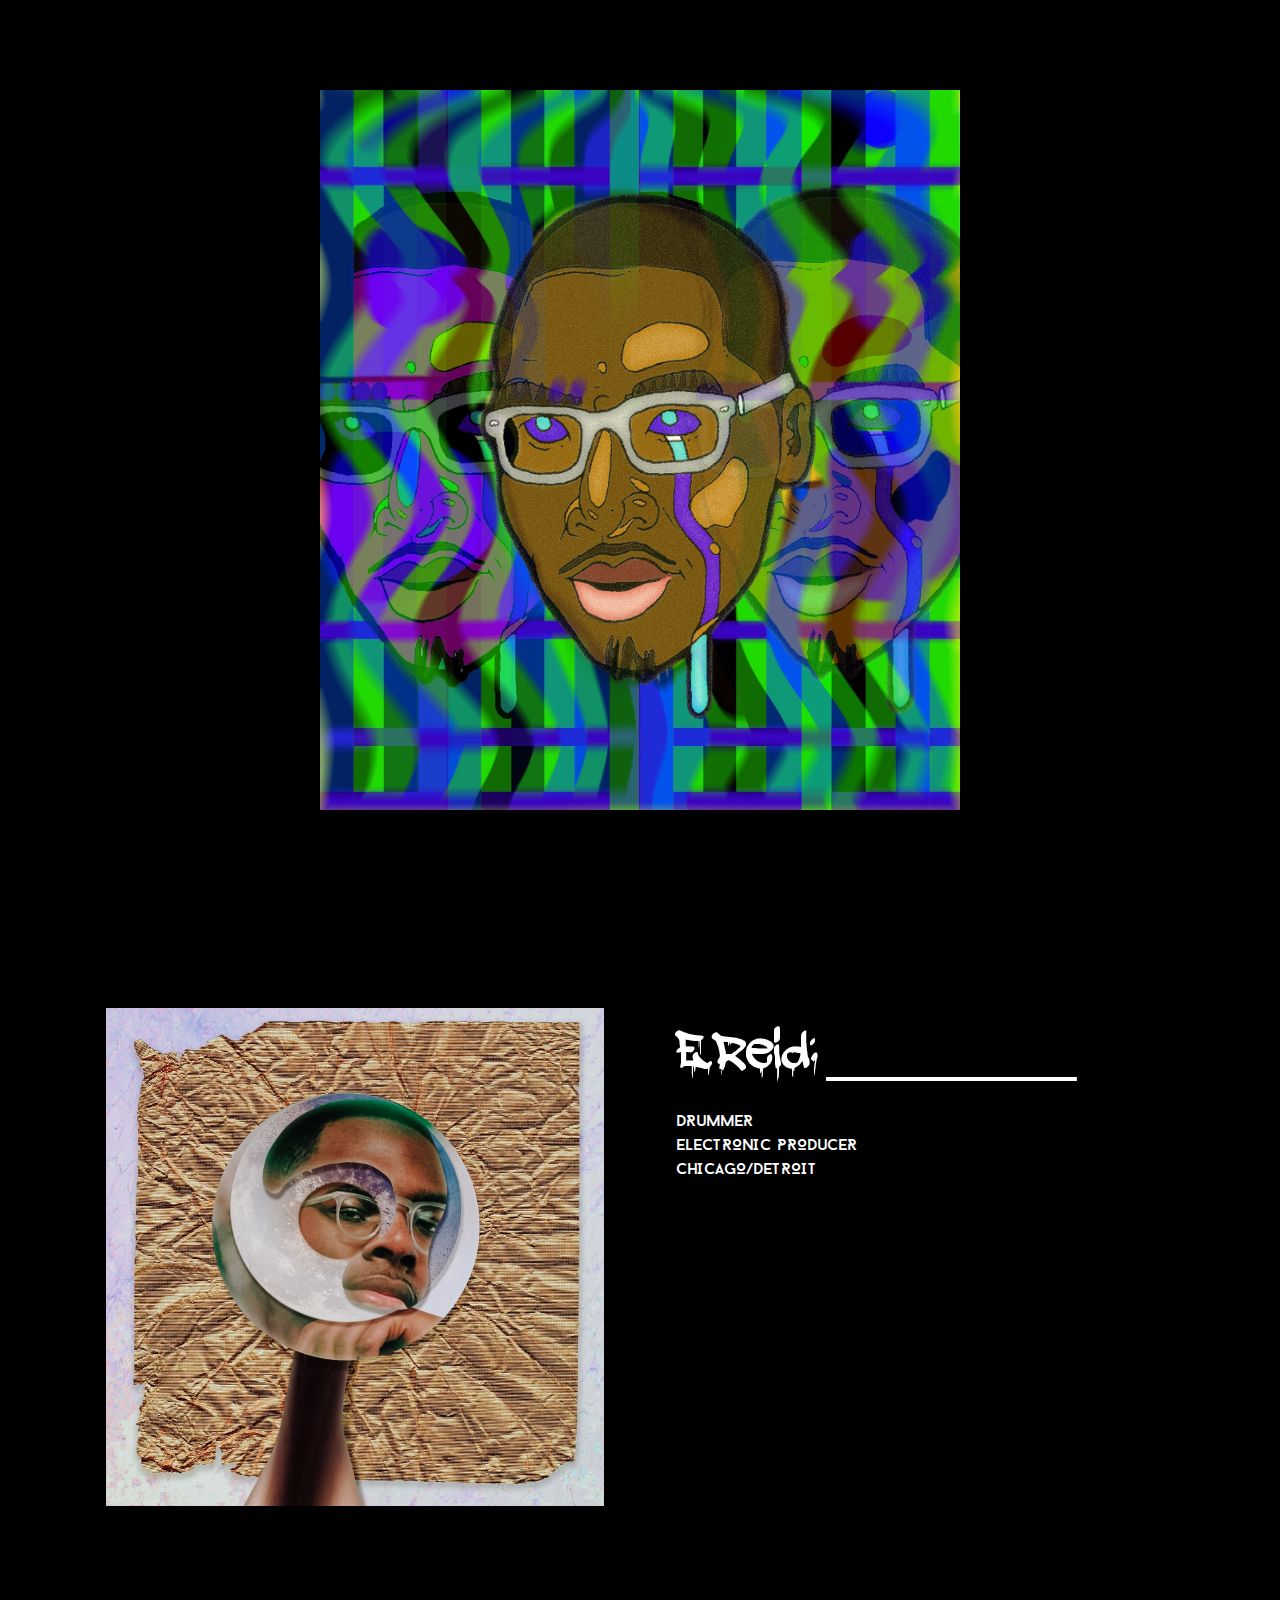
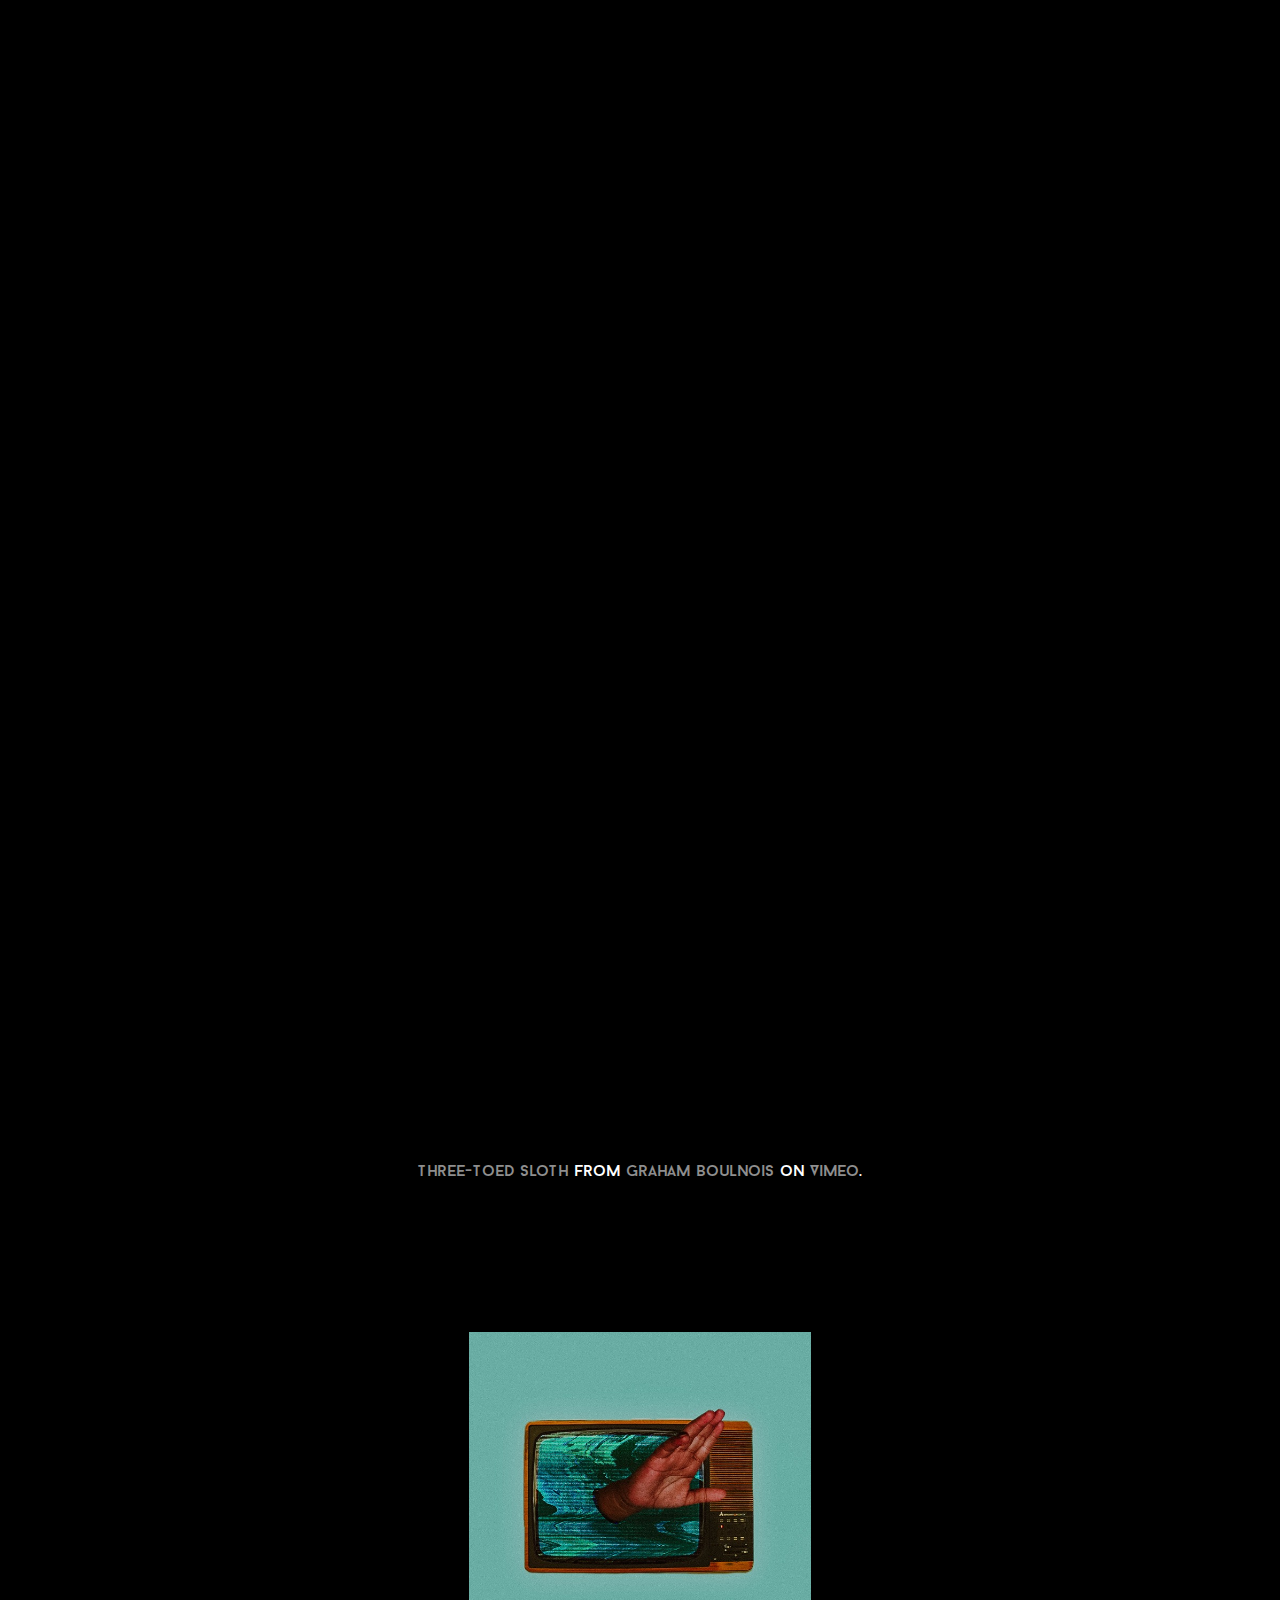
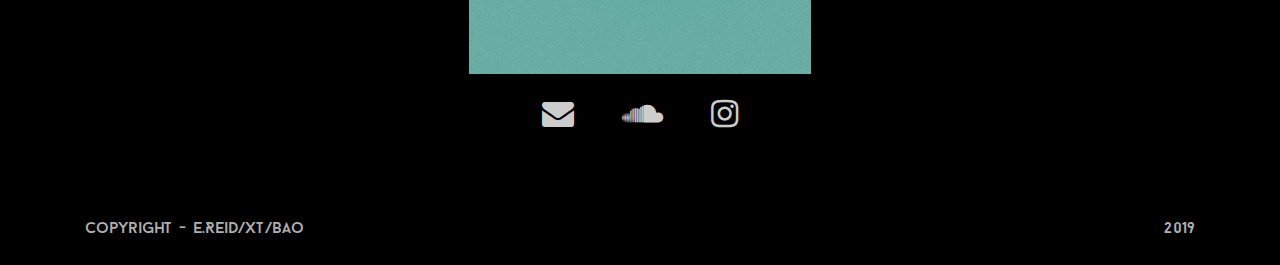
==== commit 5e91a8c4: "Finalizing mobile site formatting" ====
--- a/index.html
+++ b/index.html
@@ -34,7 +34,7 @@
           <img class="img-fluid d-block" src="static/assets/images/e.reid_about.jpeg">
         </div>
         <div class="p-4 col-lg-6 col-md-6 text-white">
-          <h4 class = "display-1 col-lg-4 mr-1 p-0"><b>E.Reid:</b> <h4 class = "display-11 col-lg-4 m-0 p-0" > ________</h4>
+          <h4 class = "display-1 p-0"><b>E.Reid:</b> <h4 class = "display-11 m-0 p-0" > _______</h4>
           <p class= "m-0">DRuMMER</p>
           <p class= "m-0"> ELECTRONIC PRODuCER </p>
           <p class= "m-0">CHICAGO/DETROIT</p>
@@ -52,10 +52,16 @@
   <!-- Portfolio page 4 - Videos -->
   <div class="py-5 bg-info" id="videos" data-anchor="videos">
     <div class="container ">
-        <iframe  class = "" src="https://player.vimeo.com/video/337760677" width="60%" height="30%" frameborder="0" allow="autoplay; fullscreen" allowfullscreen></iframe>
-        <br>
-        <p><a href="https://vimeo.com/337760677">Three-toed sloth</a> from <a href="https://vimeo.com/grahamboulnois">Graham Boulnois</a> on <a href="https://vimeo.com">Vimeo</a>.</p>
+        <div class="row align-center" style= "display: flex; justify-content: center; align-items: center;">
+            <iframe  class = "vim" style=" height:60%;" src="https://player.vimeo.com/video/337760677" frameborder="0" allow="autoplay; fullscreen" allowfullscreen></iframe>
+        </div>
+        <div class="row " style= "display: flex; justify-content: center;
+          align-items: center;">
+              <div class="p-3">
+                  <p><a href="https://vimeo.com/337760677">Three-toed sloth</a> from <a href="https://vimeo.com/grahamboulnois">Graham Boulnois</a> on <a href="https://vimeo.com">Vimeo</a>.</p>
+              </div>
     </div>
+  </div>
   </div>
   <!-- Portfolio page 5 - Contacts -->
   <div class="bg-info p-4">
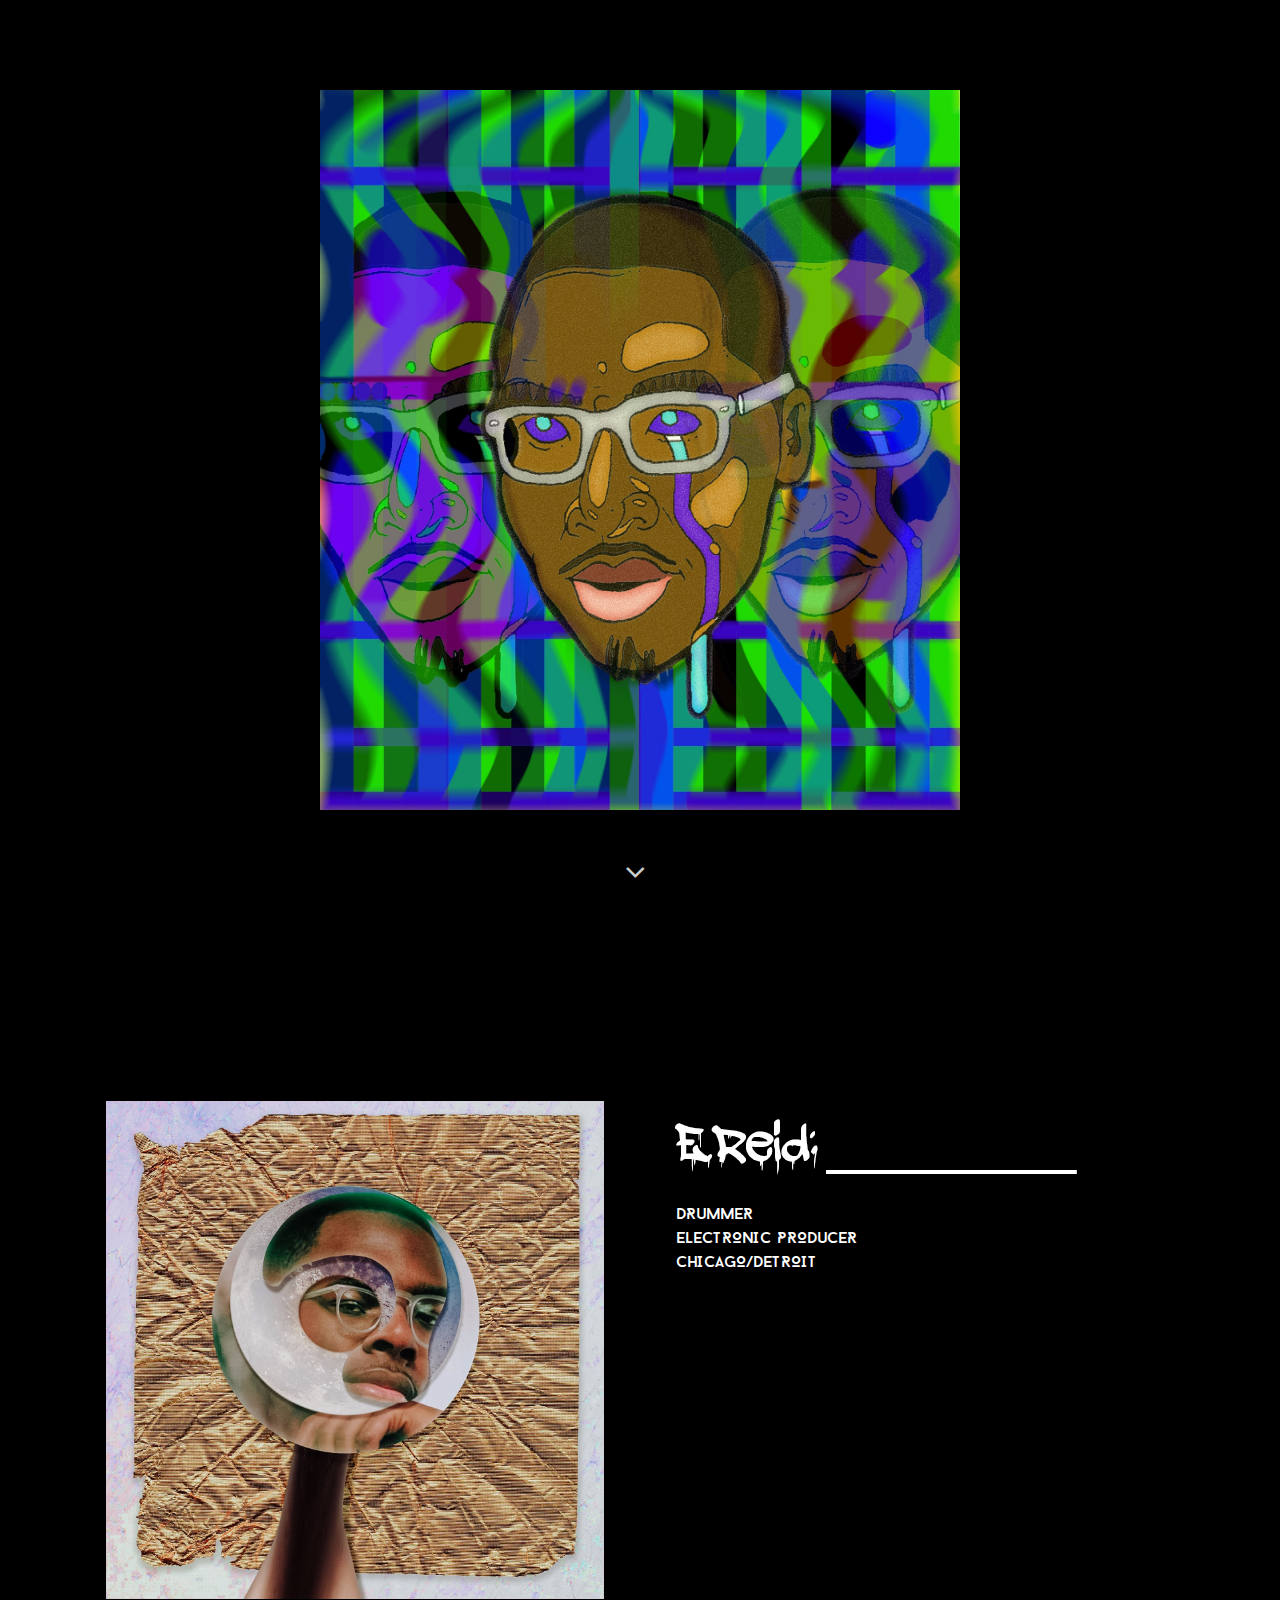
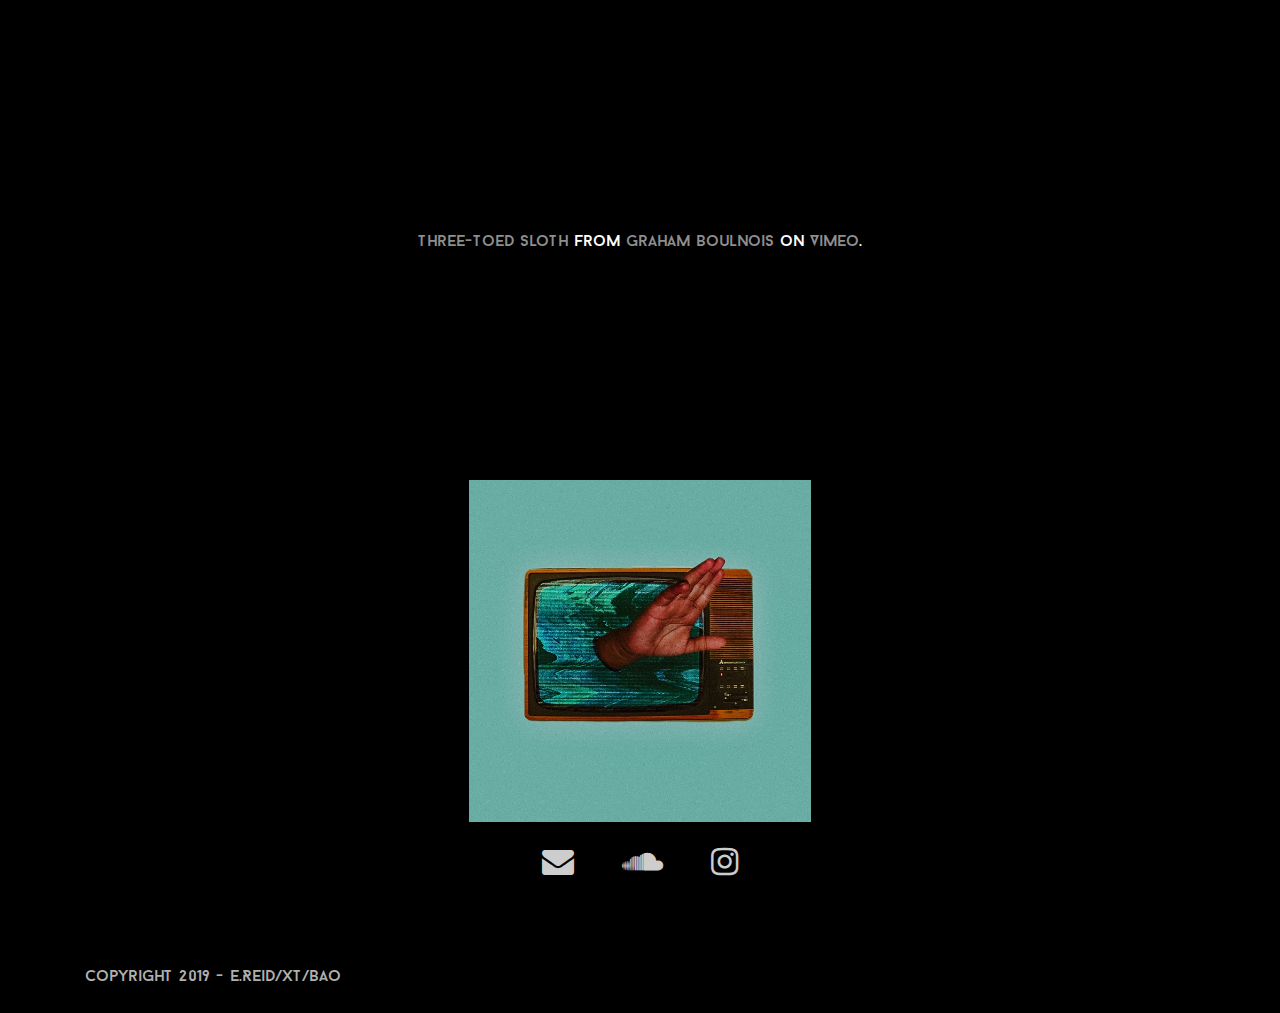
==== commit 72cb0fe5: "Completed final draft with mobile response" ====
--- a/index.html
+++ b/index.html
@@ -19,17 +19,19 @@
 
 <body class="">
   <!-- Portfolio page 1  - Homepage -->
-  <div class="h-50 d-flex cover align-items-center bg-info bg-img"  data-anchor="cover" id="cover">
+  <div class="h-50 d-flex cover align-items-center bg-info bg-img container-fluid"  data-anchor="cover" id="cover">
+          <div class="row box-center" style ="position: absolute; bottom: 1%; left:50%;">
+              <div class="col-xs-12 text-center  animated fadeInUp">
+                  <a class="data-scroll" href="#about"><i class="fa fa-angle-down text-primary fa-2x"></i></a>
+              </div>
+          </div>
   </div>
-
-  <!-- style="background-image: url('static/assets/images/e.reid_main.jpeg');
-  background-position: center; background-repeat: no-repeat;
-    background-size: 50% 80%;" -->
+  
 
   <!-- Portforlio page 2 - E.Reid Bio -->
-  <div class="py-5 bg-info" id="about" data-anchor="about">
+  <div class="py-5 bg-info cover box-center" id="about" data-anchor="about">
     <div class="container">
-      <div class="row self-slign-center">
+      <div class="row self-align-center">
         <div class="p-4 col-lg-6 col-md-6">
           <img class="img-fluid d-block" src="static/assets/images/e.reid_about.jpeg">
         </div>
@@ -43,17 +45,31 @@
     </div>
   </div>
   <!-- Portfolio page 3 - Music -->
-  <div class="container-1" id="works" data-anchor="works">
-    <div class="first-1"><iframe style="margin-top:5%; margin-left:30%;" width="60%" height="80%" scrolling="no" frameborder="no" allow="autoplay" src="https://w.soundcloud.com/player/?url=https%3A//api.soundcloud.com/tracks/383334344&amp;color=%23ff5500&amp;auto_play=false&amp;hide_related=false&amp;show_comments=true&amp;show_user=true&amp;show_reposts=false&amp;show_teaser=true&amp;visual=true"></iframe></div>
-    <div class="third-1"><iframe style="margin-top:5%; margin-right:30%;" width="60%" height="80%" scrolling="no" frameborder="no" allow="autoplay" src="https://w.soundcloud.com/player/?url=https%3A//api.soundcloud.com/tracks/383332028&amp;color=%239d0c0e&amp;auto_play=false&amp;hide_related=false&amp;show_comments=true&amp;show_user=true&amp;show_reposts=false&amp;show_teaser=true&amp;visual=true"></iframe></div>
-    <div class="second-1"><iframe style="margin-bottom:5%; margin-left:30%;" width="60%" height="80%" scrolling="no" frameborder="no" allow="autoplay" src="https://w.soundcloud.com/player/?url=https%3A//api.soundcloud.com/tracks/383333903&amp;color=%232c30c3&amp;auto_play=false&amp;hide_related=false&amp;show_comments=true&amp;show_user=true&amp;show_reposts=false&amp;show_teaser=true&amp;visual=true"></iframe></div>
-    <div class="fourth-1"><iframe style=" margin-bottom:5%;  margin-right:30%;" width="60%" height="80%" scrolling="no" frameborder="no" allow="autoplay" src="https://w.soundcloud.com/player/?url=https%3A//api.soundcloud.com/tracks/383332796&amp;color=%232c30c3&amp;auto_play=false&amp;hide_related=false&amp;show_comments=true&amp;show_user=true&amp;show_reposts=false&amp;show_teaser=true&amp;visual=true"></iframe></div>
-  </div>
+  <div class="py-5 bg-info box-center cover" id="music" data-anchor="music">
+      <div class="container">
+        <div class="row self-align-center" style = "height: 400px;">
+          <div class="p-0 col-lg-6 col-md-6 box-center">
+              <iframe class= "s-fluid" scrolling="no" frameborder="no" allow="autoplay" src="https://w.soundcloud.com/player/?url=https%3A//api.soundcloud.com/tracks/383334344&amp;color=%23ff5500&amp;auto_play=false&amp;hide_related=false&amp;show_comments=true&amp;show_user=true&amp;show_reposts=false&amp;show_teaser=true&amp;visual=true"></iframe>
+          </div>
+          <div class="p-0 col-lg-6 col-md-6 box-center">
+              <iframe class= "s-fluid" scrolling="no" frameborder="no" allow="autoplay" src="https://w.soundcloud.com/player/?url=https%3A//api.soundcloud.com/tracks/383332028&amp;color=%239d0c0e&amp;auto_play=false&amp;hide_related=false&amp;show_comments=true&amp;show_user=true&amp;show_reposts=false&amp;show_teaser=true&amp;visual=true"></iframe>
+          </div>
+        </div>
+          <div class="row self-align-center" style= "height: 400px;">
+              <div class="p-0 col-lg-6 col-md-6 box-center">
+                  <iframe class= "s-fluid" scrolling="no" frameborder="no" allow="autoplay" src="https://w.soundcloud.com/player/?url=https%3A//api.soundcloud.com/tracks/383333903&amp;color=%232c30c3&amp;auto_play=false&amp;hide_related=false&amp;show_comments=true&amp;show_user=true&amp;show_reposts=false&amp;show_teaser=true&amp;visual=true"></iframe>
+              </div>
+              <div class="p-0 col-lg-6 col-md-6 box-center">
+                  <iframe class= "s-fluid" scrolling="no" frameborder="no" allow="autoplay" src="https://w.soundcloud.com/player/?url=https%3A//api.soundcloud.com/tracks/383332796&amp;color=%232c30c3&amp;auto_play=false&amp;hide_related=false&amp;show_comments=true&amp;show_user=true&amp;show_reposts=false&amp;show_teaser=true&amp;visual=true"></iframe>
+              </div>
+          </div>
+      </div>
+    </div>
   <!-- Portfolio page 4 - Videos -->
-  <div class="py-5 bg-info" id="videos" data-anchor="videos">
+  <div class="py-5 bg-info cover box-center" id="videos" data-anchor="videos" >
     <div class="container ">
-        <div class="row align-center" style= "display: flex; justify-content: center; align-items: center;">
-            <iframe  class = "vim" style=" height:60%;" src="https://player.vimeo.com/video/337760677" frameborder="0" allow="autoplay; fullscreen" allowfullscreen></iframe>
+        <div class="row align-center m-0 vim-div" style= "display: flex; justify-content: center; align-items: center;">
+            <iframe  class = "vim" src="https://player.vimeo.com/video/337760677" frameborder="0" allow="autoplay; fullscreen" allowfullscreen></iframe>
         </div>
         <div class="row " style= "display: flex; justify-content: center;
           align-items: center;">
@@ -87,10 +103,8 @@
     <div class="container">
       <div class="row d-flex justify-content-between">
         <div class="col-lg-4 col-md-6 col-sm-3">
-          <p class="text-secondary mb-0">Copyright - E.Reid/XT/Bao</p>
+          <p class="text-secondary mb-0">Copyright 2019 - E.Reid/XT/Bao</p>
         </div>
-        <div class="col-lg-4 col-md-6 col-sm-3">
-          <p class="text-secondary mb-0 text-right">2019</p>
         </div>
       </div>
     </div>
